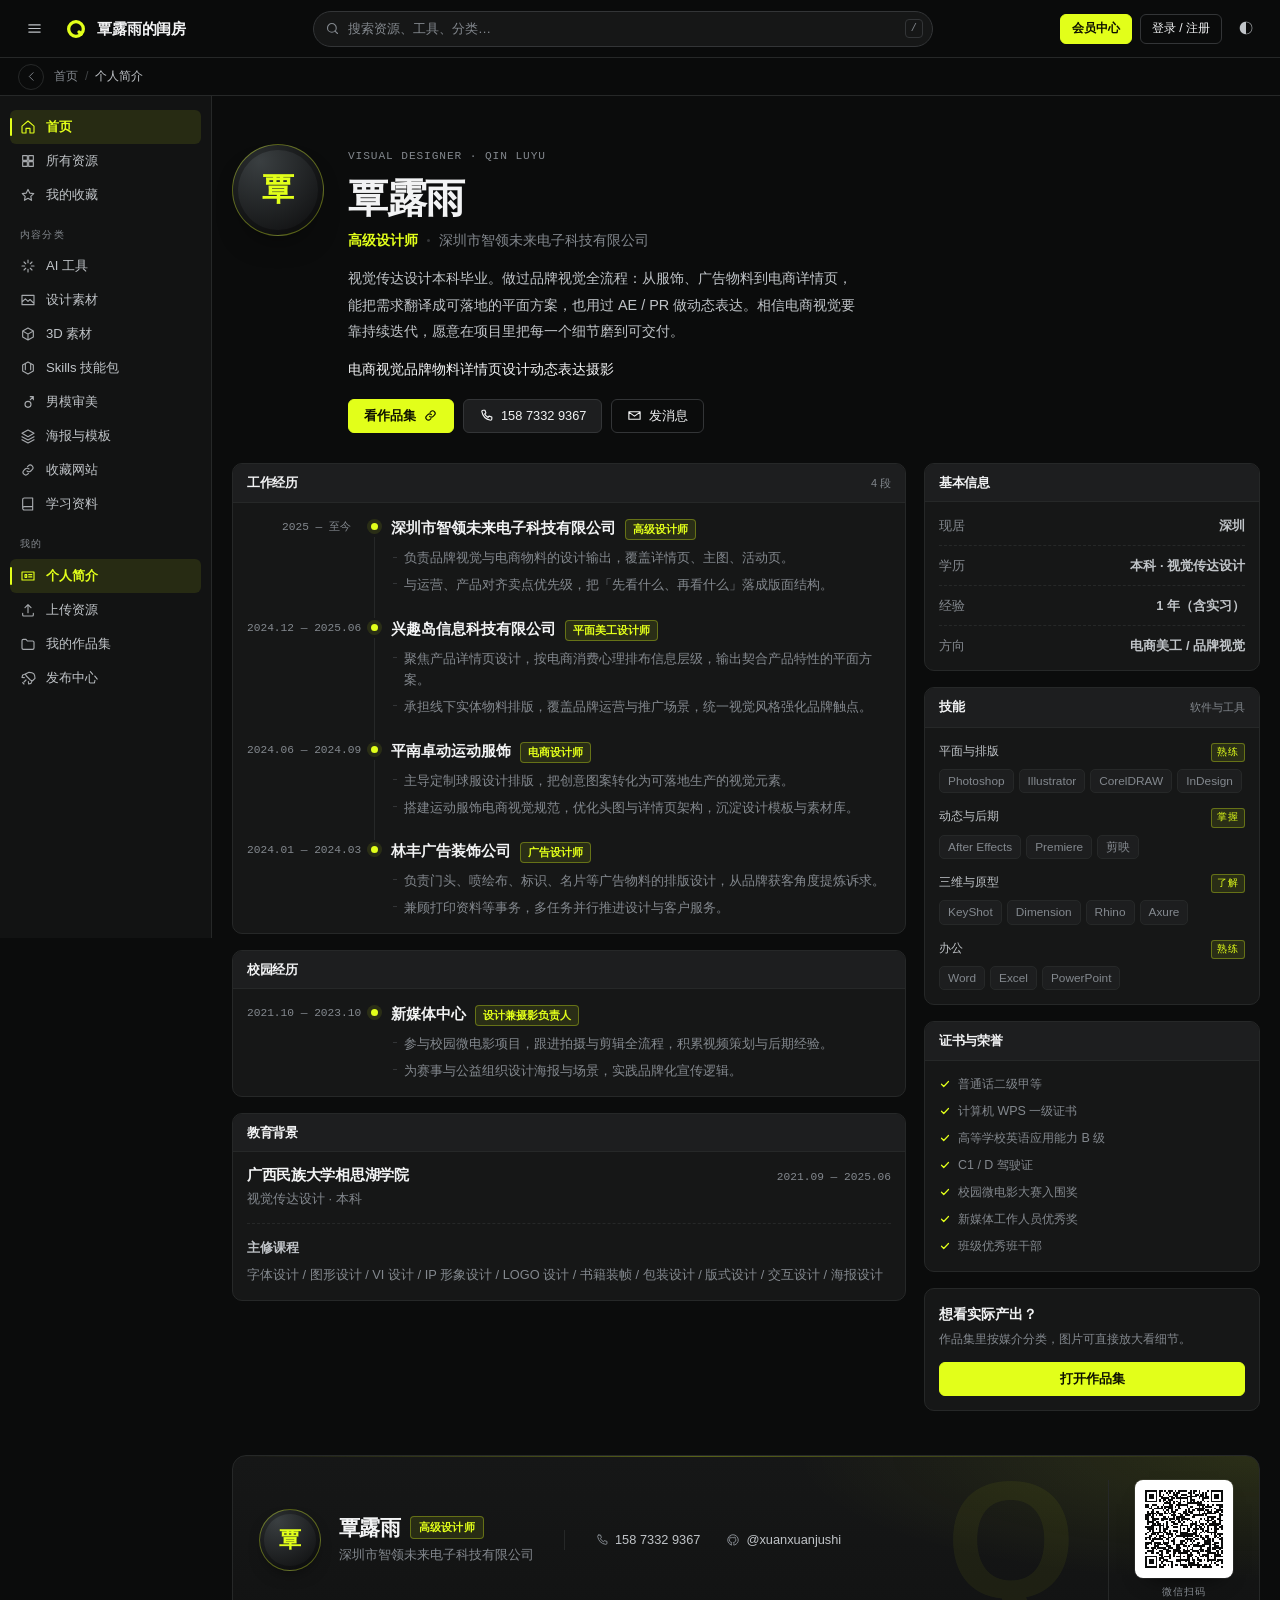
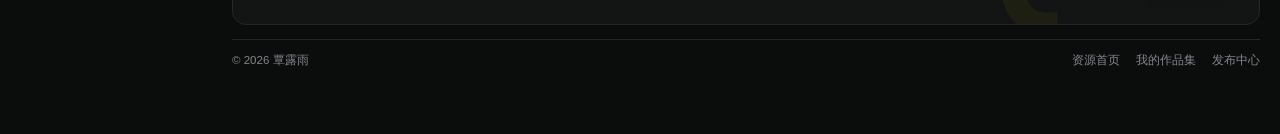
==== about.html @ 8e2511e0 "feat: 个人简介页 + 作品集支持多媒介 - 新增 about.html：简历数据驱动（时间线/教育/技能/证书），与站点视觉一致 - works.html 重写：image/video/link" ====
<!DOCTYPE html>
<html lang="zh-CN" data-theme="dark">
<head>
<meta charset="UTF-8">
<meta name="viewport" content="width=device-width, initial-scale=1">
<title>个人简介 · 覃露雨</title>
<meta name="description" content="覃露雨 · 高级设计师，视觉传达设计本科，电商视觉与品牌物料方向。">
<link rel="icon" href="data:image/svg+xml,<svg xmlns='http://www.w3.org/2000/svg' viewBox='0 0 32 32'><rect width='32' height='32' rx='16' fill='%23111213'/><circle cx='16' cy='16' r='9.8' stroke='%23e2ff1a' stroke-width='4.4' fill='none'/><path d='M20.1 20.1 22.79 22.79' stroke='%23e2ff1a' stroke-width='4.6' stroke-linecap='round'/></svg>">
<link rel="stylesheet" href="assets/css/site.css">
</head>
<body>

<header class="topbar">
  <button class="icon-btn" type="button" data-side-toggle aria-label="切换侧栏" title="切换侧栏">
    <svg viewBox="0 0 24 24" fill="none" stroke="currentColor" stroke-width="1.7" stroke-linecap="round"><path d="M4 7h16M4 12h16M4 17h16"/></svg>
  </button>
  <a class="logo" href="index.html">
    <span class="logo-mark" aria-hidden="true">
      <svg viewBox="0 0 32 32" fill="none" aria-hidden="true">
        <circle cx="16" cy="16" r="9.8" stroke="currentColor" stroke-width="4.4"/>
        <path d="M20.1 20.1 22.79 22.79" stroke="currentColor" stroke-width="4.6" stroke-linecap="round"/>
      </svg>
    </span>
    <span class="logo-text" data-site-name>覃露雨的闺房</span>
  </a>
  <form class="search" data-search-form role="search">
    <svg viewBox="0 0 24 24" fill="none" stroke="currentColor" stroke-width="1.8" stroke-linecap="round"><path d="M11 4a7 7 0 1 0 0 14 7 7 0 0 0 0-14zM20 20l-4.3-4.3"/></svg>
    <input type="search" placeholder="搜索资源、工具、分类…" autocomplete="off" aria-label="搜索">
    <kbd>/</kbd>
  </form>
  <div class="top-actions">
    <a class="btn sm acid" href="#" data-need-login><span>会员中心</span></a>
    <a class="btn sm ghost" href="#" data-need-login><span>登录 / 注册</span></a>
    <button class="icon-btn" type="button" data-theme-toggle aria-label="切换深浅色" title="切换深浅色">◐</button>
  </div>
</header>

<div class="subbar" data-subbar data-parent="index.html">
  <button class="back-btn" type="button" data-back></button>
  <nav class="crumb" data-crumb aria-label="当前位置"></nav>
</div>

<div class="shell">
  <aside class="sidebar" aria-label="侧栏导航">
    <div class="side-inner" data-sidebar></div>
  </aside>

  <main class="content">
    <div class="content-inner">

      <section class="about-hero" id="hero"></section>

      <div class="about-grid">
        <div class="about-main" id="main"></div>
        <aside class="about-side" id="side"></aside>
      </div>

      <footer class="site-foot" data-foot></footer>
    </div>
  </main>
</div>

<script src="assets/js/data.js"></script>
<script src="assets/js/app.js"></script>
<script src="assets/js/about.js"></script>
</body>
</html>
---- assets/css/site.css ----
/* ==========================================================================
   site.css —— 内容站外壳（列表 / 详情 / 后台上传）
   与旧作品集页的 style.css 相互独立：works.html 仍用 style.css，互不影响。
   视觉：近黑底 + 酸性黄绿强调色 + 高密度全宽网格
   ========================================================================== */

/* 1 变量 ---------------------------------------------------------------- */
:root {
  --bg: #0b0c0c;
  --bg-elev: #121313;
  --surface: #161717;
  --surface-2: #1d1e1f;
  --surface-3: #262728;
  --ink: #f2f3f4;
  --ink-2: #c0c4c8;
  --muted: #83888e;
  --line: #262828;
  --line-2: #333537;

  --accent: #e2ff1a;
  --accent-ink: #0d1000;
  --accent-text: #e2ff1a;
  --accent-soft: rgba(226, 255, 26, .1);
  --accent-line: rgba(226, 255, 26, .32);
  --gold: #ffbe4d;

  --r-sm: 6px;
  --r: 10px;
  --r-lg: 14px;

  --topbar-h: 58px;
  --side-w: 212px;
  --pad: 26px;
  --max: 1760px;

  --sans: -apple-system, BlinkMacSystemFont, "Segoe UI", "PingFang SC", "Hiragino Sans GB",
          "Microsoft YaHei", "Source Han Sans SC", Roboto, sans-serif;
  --mono: ui-monospace, SFMono-Regular, Menlo, Consolas, "Liberation Mono", monospace;

  --shadow: 0 12px 32px -24px #000;
  --shadow-lift: 0 18px 44px -26px #000;
}

[data-theme="light"] {
  --bg: #f4f5f2;
  --bg-elev: #ffffff;
  --surface: #ffffff;
  --surface-2: #f0f1ed;
  --surface-3: #e6e7e2;
  --ink: #101211;
  --ink-2: #444a4d;
  --muted: #74797d;
  --line: #e3e4de;
  --line-2: #cacbc4;
  --accent: #d8ef00;
  --accent-ink: #14170a;
  --accent-text: #5b6a00;
  --accent-soft: rgba(216, 239, 0, .2);
  --accent-line: rgba(140, 158, 0, .4);
  --gold: #a86a00;
  --shadow: 0 1px 2px rgba(16, 18, 17, .05), 0 14px 30px -24px rgba(16, 18, 17, .35);
  --shadow-lift: 0 2px 6px rgba(16, 18, 17, .06), 0 20px 44px -26px rgba(16, 18, 17, .4);
}

/* 2 基础 ---------------------------------------------------------------- */
*, *::before, *::after { box-sizing: border-box; }

html { -webkit-text-size-adjust: 100%; }

body {
  margin: 0;
  min-height: 100vh;
  background: var(--bg);
  color: var(--ink);
  font-family: var(--sans);
  font-size: 14px;
  line-height: 1.55;
  -webkit-font-smoothing: antialiased;
}

h1, h2, h3, h4 { margin: 0; font-weight: 700; letter-spacing: -0.02em; line-height: 1.2; }
p { margin: 0; }
a { color: inherit; text-decoration: none; }
img { display: block; max-width: 100%; }
button, input, select, textarea { font: inherit; color: inherit; }
ul, ol { margin: 0; padding: 0; list-style: none; }

/* 内联 SVG 必须给默认尺寸，否则无 width/height 的 <svg> 会按 300×150 撑开布局 */
svg { display: block; width: 16px; height: 16px; flex: none; }

:focus-visible { outline: 2px solid var(--accent-line); outline-offset: 2px; border-radius: 3px; }
::selection { background: var(--accent); color: var(--accent-ink); }

::-webkit-scrollbar { width: 10px; height: 10px; }
::-webkit-scrollbar-track { background: transparent; }
::-webkit-scrollbar-thumb { background: var(--surface-3); border-radius: 6px; border: 2px solid var(--bg); }
::-webkit-scrollbar-thumb:hover { background: var(--line-2); }

.mono { font-family: var(--mono); font-size: .7rem; letter-spacing: .08em; text-transform: uppercase; color: var(--muted); }
.sr-only { position: absolute; width: 1px; height: 1px; overflow: hidden; clip: rect(0 0 0 0); white-space: nowrap; }

/* 3 外壳：顶栏 ---------------------------------------------------------- */
.topbar {
  position: sticky;
  top: 0;
  z-index: 40;
  height: var(--topbar-h);
  display: flex;
  align-items: center;
  gap: 14px;
  padding: 0 18px;
  background: color-mix(in srgb, var(--bg) 88%, transparent);
  border-bottom: 1px solid var(--line);
  backdrop-filter: saturate(160%) blur(14px);
}

.icon-btn {
  display: inline-grid;
  place-items: center;
  width: 32px; height: 32px;
  border: 1px solid transparent;
  border-radius: var(--r-sm);
  background: transparent;
  color: var(--ink-2);
  cursor: pointer;
  flex: none;
  transition: background .15s, color .15s, border-color .15s;
}

.icon-btn:hover { background: var(--surface-2); color: var(--ink); border-color: var(--line); }
.icon-btn svg { width: 17px; height: 17px; stroke: currentColor; fill: none; stroke-width: 1.7; stroke-linecap: round; stroke-linejoin: round; }

.logo {
  display: inline-flex;
  align-items: center;
  gap: 9px;
  font-weight: 700;
  font-size: .95rem;
  letter-spacing: -0.01em;
  flex: none;
}

/* 品牌标：圆形艺术 Q（环 + 斜尾），描边跟随 currentColor，深浅色都不用改 */
.logo-mark {
  width: 24px; height: 24px;
  display: block;
  flex: none;
  color: var(--accent);
  transition: transform .25s ease;
}

.logo:hover .logo-mark { transform: rotate(-8deg); }

.logo-mark svg {
  width: 100%; height: 100%;
  stroke: currentColor;
  overflow: visible;
}

.search {
  position: relative;
  flex: 1 1 auto;
  max-width: 620px;
  margin: 0 auto;
  display: flex;
  align-items: center;
}

.search svg {
  position: absolute; left: 12px;
  width: 15px; height: 15px;
  stroke: var(--muted); fill: none; stroke-width: 1.8; stroke-linecap: round;
  pointer-events: none;
}

.search input {
  width: 100%;
  height: 36px;
  padding: 0 52px 0 34px;
  border: 1px solid var(--line-2);
  border-radius: 999px;
  background: var(--surface);
  color: var(--ink);
  font-size: .82rem;
  transition: border-color .15s, box-shadow .15s, background .15s;
}

.search input::placeholder { color: var(--muted); }
.search input:focus {
  outline: none;
  border-color: var(--accent-line);
  background: var(--bg-elev);
  box-shadow: 0 0 0 3px var(--accent-soft);
}

.search kbd {
  position: absolute; right: 10px;
  font-family: var(--mono); font-size: .64rem;
  color: var(--muted);
  border: 1px solid var(--line-2);
  border-radius: 4px;
  padding: 1px 5px;
  pointer-events: none;
}

.top-actions { display: flex; align-items: center; gap: 8px; flex: none; }

/* 4 外壳：侧栏 + 内容 -------------------------------------------------- */
.shell { display: flex; align-items: flex-start; min-height: calc(100vh - var(--topbar-h)); }

.sidebar {
  position: sticky;
  top: var(--topbar-h);
  width: var(--side-w);
  flex: none;
  height: calc(100vh - var(--topbar-h));
  overflow-y: auto;
  padding: 14px 10px 18px;
  border-right: 1px solid var(--line);
  background: var(--bg-elev);
  transition: width .18s ease, padding .18s ease;
}

body.side-collapsed .sidebar { width: 0; padding: 0; overflow: hidden; border-right-color: transparent; }
body.side-collapsed .side-inner { display: none; }

.side-group + .side-group { margin-top: 16px; }

.side-group > .side-label {
  display: block;
  padding: 0 10px 6px;
  font-family: var(--mono);
  font-size: .62rem;
  letter-spacing: .12em;
  text-transform: uppercase;
  color: var(--muted);
}

.side-item {
  position: relative;
  display: flex;
  align-items: center;
  gap: 10px;
  height: 34px;
  padding: 0 10px;
  border-radius: var(--r-sm);
  color: var(--ink-2);
  font-size: .82rem;
  transition: background .14s, color .14s;
}

.side-item svg { width: 16px; height: 16px; stroke: currentColor; fill: none; stroke-width: 1.7; stroke-linecap: round; stroke-linejoin: round; flex: none; opacity: .85; }
.side-item:hover { background: var(--surface-2); color: var(--ink); }

.side-item.active {
  background: var(--accent-soft);
  color: var(--accent-text);
  font-weight: 600;
}
.side-item.active::before {
  content: "";
  position: absolute; left: 0; top: 8px; bottom: 8px;
  width: 2px; border-radius: 2px;
  background: var(--accent);
}
.side-item.active svg { opacity: 1; }

.content {
  flex: 1 1 auto;
  min-width: 0;
  padding: 22px var(--pad) 64px;
}

.content-inner { max-width: var(--max); margin: 0 auto; }

/* 5 列表页 -------------------------------------------------------------- */
.page-head {
  display: flex;
  align-items: flex-end;
  justify-content: space-between;
  gap: 20px;
  flex-wrap: wrap;
  margin-bottom: 16px;
}

.page-head h1 { font-size: clamp(1.35rem, 1.9vw, 1.75rem); font-weight: 800; letter-spacing: -0.03em; }
.page-head .sub { margin-top: 5px; color: var(--muted); font-size: .8rem; }

.head-tools { display: flex; align-items: center; gap: 8px; }

.select {
  height: 32px;
  padding: 0 28px 0 10px;
  border: 1px solid var(--line-2);
  border-radius: var(--r-sm);
  background: var(--surface) url("data:image/svg+xml,%3Csvg xmlns='http://www.w3.org/2000/svg' width='12' height='12' viewBox='0 0 24 24' fill='none' stroke='%2383888e' stroke-width='2'%3E%3Cpath d='M6 9l6 6 6-6'/%3E%3C/svg%3E") no-repeat right 9px center;
  color: var(--ink-2);
  font-size: .78rem;
  cursor: pointer;
  appearance: none;
}

.chips {
  display: flex;
  align-items: center;
  gap: 6px;
  flex-wrap: wrap;
  padding: 12px 0 16px;
  border-bottom: 1px solid var(--line);
  margin-bottom: 18px;
}

.chip {
  height: 28px;
  padding: 0 12px;
  display: inline-flex;
  align-items: center;
  gap: 6px;
  border: 1px solid var(--line);
  border-radius: 999px;
  background: transparent;
  color: var(--ink-2);
  font-size: .78rem;
  cursor: pointer;
  transition: background .14s, color .14s, border-color .14s;
  white-space: nowrap;
}

.chip:hover { background: var(--surface-2); color: var(--ink); }

.chip.on {
  background: var(--accent);
  border-color: var(--accent);
  color: var(--accent-ink);
  font-weight: 600;
}

.chip b { font-weight: 500; opacity: .6; font-size: .72rem; }
.chip.on b { opacity: .75; }

/* 卡片网格 */
.grid-cards {
  display: grid;
  grid-template-columns: repeat(auto-fill, minmax(226px, 1fr));
  gap: 16px;
  grid-auto-flow: dense;
}

.card {
  position: relative;
  display: flex;
  flex-direction: column;
  background: var(--surface);
  border: 1px solid var(--line);
  border-radius: var(--r);
  overflow: hidden;
  transition: border-color .16s, transform .16s, box-shadow .16s;
}

.card:hover { border-color: var(--line-2); transform: translateY(-3px); box-shadow: var(--shadow-lift); }

.card--wide { grid-column: span 2; }

.card-media {
  position: relative;
  display: block;
  height: clamp(132px, 8.4vw, 170px);
  background: var(--surface-3);
  overflow: hidden;
  flex: none;
}

.card-media img {
  width: 100%; height: 100%;
  object-fit: cover;
  transition: transform .35s ease;
}

/* 加载失败才降透明度，正常情况永远可见（不再依赖 JS 加类） */
.card-media img.broken { opacity: .18; }
.card:hover .card-media img { transform: scale(1.035); }

.card-badge {
  position: absolute;
  top: 8px; left: 8px;
  height: 20px;
  padding: 0 7px;
  display: inline-flex;
  align-items: center;
  border-radius: 4px;
  background: var(--accent);
  color: var(--accent-ink);
  font-size: .66rem;
  font-weight: 700;
  letter-spacing: .02em;
  z-index: 2;
}

.card-badge.gold { background: var(--gold); color: #241600; }
.card-badge.ghost { background: rgba(0, 0, 0, .55); color: #fff; border: 1px solid rgba(255, 255, 255, .18); backdrop-filter: blur(4px); }

.card-fav {
  position: absolute;
  top: 7px; right: 7px;
  width: 24px; height: 24px;
  display: grid; place-items: center;
  border: 1px solid rgba(255, 255, 255, .16);
  border-radius: 5px;
  background: rgba(0, 0, 0, .45);
  color: #fff;
  cursor: pointer;
  opacity: 0;
  transition: opacity .15s, background .15s, color .15s;
  z-index: 2;
  backdrop-filter: blur(4px);
}

.card:hover .card-fav, .card-fav.on { opacity: 1; }
.card-fav svg { width: 13px; height: 13px; stroke: currentColor; fill: none; stroke-width: 1.8; }
.card-fav.on { color: var(--accent); border-color: var(--accent-line); }
.card-fav.on svg { fill: currentColor; }

.card-body { display: flex; flex-direction: column; gap: 5px; padding: 10px 11px 11px; flex: 1; min-width: 0; }

.card-title {
  font-size: .85rem;
  font-weight: 600;
  color: var(--ink);
  line-height: 1.35;
  display: -webkit-box;
  -webkit-line-clamp: 1;
  -webkit-box-orient: vertical;
  overflow: hidden;
}

.card-sub {
  font-size: .74rem;
  color: var(--muted);
  line-height: 1.5;
  display: -webkit-box;
  -webkit-line-clamp: 2;
  -webkit-box-orient: vertical;
  overflow: hidden;
  min-height: 2.2em;
}

.card-foot {
  display: flex;
  align-items: center;
  gap: 8px;
  margin-top: auto;
  padding-top: 7px;
  border-top: 1px solid var(--line);
  font-size: .7rem;
  color: var(--muted);
}

.card-foot .tag {
  padding: 1px 6px;
  border-radius: 3px;
  background: var(--surface-2);
  border: 1px solid var(--line);
  color: var(--ink-2);
  font-size: .66rem;
  white-space: nowrap;
}

.card-foot .right { margin-left: auto; display: flex; align-items: center; gap: 8px; white-space: nowrap; }
.card-foot .price { color: var(--accent-text); font-weight: 600; font-size: .72rem; }
.card-foot .price.free { color: var(--accent-text); }
.card-foot .dl { display: inline-flex; align-items: center; gap: 3px; }
.card-foot .dl svg { width: 12px; height: 12px; }

.more-row { display: flex; flex-direction: column; align-items: center; gap: 10px; padding: 30px 0 0; }
.more-row .count { font-size: .72rem; color: var(--muted); font-family: var(--mono); }

.empty {
  grid-column: 1 / -1;
  padding: 56px 20px;
  text-align: center;
  border: 1px dashed var(--line-2);
  border-radius: var(--r);
  color: var(--muted);
  font-size: .85rem;
}

/* 5.5 站点收藏卡（收藏网站分类） ---------------------------------------- */
.site-grid {
  display: grid;
  grid-template-columns: repeat(auto-fill, minmax(302px, 1fr));
  gap: 12px;
}

.site-card {
  display: flex;
  gap: 12px;
  padding: 14px;
  border: 1px solid var(--line);
  border-radius: var(--r);
  background: var(--surface);
  transition: border-color .16s, transform .16s, box-shadow .16s, background .16s;
}

.site-card:hover {
  border-color: var(--line-2);
  background: var(--surface-2);
  transform: translateY(-2px);
  box-shadow: var(--shadow-lift);
}

.site-ico {
  width: 38px; height: 38px;
  flex: none;
  display: grid;
  place-items: center;
  border-radius: 9px;
  overflow: hidden;
  font-size: 1rem;
  font-weight: 800;
  background: hsl(var(--h, 210) 38% 20%);
  color: hsl(var(--h, 210) 78% 76%);
  border: 1px solid hsl(var(--h, 210) 40% 28%);
}

[data-theme="light"] .site-ico {
  background: hsl(var(--h, 210) 60% 92%);
  color: hsl(var(--h, 210) 45% 32%);
  border-color: hsl(var(--h, 210) 45% 82%);
}

.site-ico img { width: 100%; height: 100%; object-fit: cover; }

.site-main { display: flex; flex-direction: column; gap: 3px; min-width: 0; }

.site-name {
  display: flex;
  align-items: center;
  gap: 6px;
  font-size: .88rem;
  font-weight: 600;
  color: var(--ink);
}

.site-name svg { width: 12px; height: 12px; color: var(--muted); opacity: .7; }
.site-card:hover .site-name svg { color: var(--accent-text); opacity: 1; }

.site-desc {
  font-size: .78rem;
  color: var(--muted);
  line-height: 1.55;
  display: -webkit-box;
  -webkit-line-clamp: 2;
  -webkit-box-orient: vertical;
  overflow: hidden;
}

.site-host {
  margin-top: 2px;
  font-family: var(--mono);
  font-size: .66rem;
  color: var(--muted);
  opacity: .78;
  letter-spacing: .02em;
}

[data-theme="light"] .site-host { color: #9a9b94; opacity: 1; }

/* 6 按钮 ---------------------------------------------------------------- */
.btn {
  display: inline-flex;
  align-items: center;
  justify-content: center;
  gap: 7px;
  height: 34px;
  padding: 0 15px;
  border: 1px solid var(--line-2);
  border-radius: var(--r-sm);
  background: var(--surface-2);
  color: var(--ink);
  font-size: .8rem;
  font-weight: 500;
  cursor: pointer;
  white-space: nowrap;
  transition: background .15s, border-color .15s, color .15s, transform .12s, filter .15s;
}

.btn:hover { background: var(--surface-3); border-color: var(--line-2); }
.btn:active { transform: translateY(1px); }
.btn svg { width: 15px; height: 15px; stroke: currentColor; fill: none; stroke-width: 1.8; stroke-linecap: round; stroke-linejoin: round; }

.btn.acid { background: var(--accent); border-color: var(--accent); color: var(--accent-ink); font-weight: 600; }
.btn.acid:hover { filter: brightness(1.07); background: var(--accent); }
.btn.ghost { background: transparent; }
.btn.ghost:hover { background: var(--surface-2); }
.btn.sm { height: 30px; padding: 0 11px; font-size: .76rem; }
.btn.lg { height: 42px; padding: 0 20px; font-size: .88rem; border-radius: var(--r); }
.btn.block { width: 100%; }
.btn[disabled] { opacity: .45; cursor: not-allowed; transform: none; }

/* 6.5 定位条（返回 + 面包屑）与回到顶部 ---------------------------------- */
.subbar {
  position: sticky;
  top: var(--topbar-h);
  z-index: 39;
  display: flex;
  align-items: center;
  gap: 10px;
  height: 38px;
  padding: 0 18px;
  background: color-mix(in srgb, var(--bg) 92%, transparent);
  border-bottom: 1px solid var(--line);
  backdrop-filter: saturate(150%) blur(10px);
}

/* 图标式返回：不占文字，位置固定，鼠标悬停才给强调色 */
.back-btn {
  display: inline-grid;
  place-items: center;
  width: 26px; height: 26px;
  flex: none;
  border: 1px solid var(--line);
  border-radius: 50%;
  background: transparent;
  color: var(--muted);
  cursor: pointer;
  transition: color .15s, border-color .15s, background .15s, transform .15s;
}
.back-btn:hover {
  color: var(--accent-text);
  border-color: var(--accent-line);
  background: var(--accent-soft);
  transform: translateX(-1px);
}
.back-btn svg { width: 13px; height: 13px; }

.crumb {
  display: flex;
  align-items: center;
  gap: 7px;
  min-width: 0;
  font-size: .76rem;
  color: var(--muted);
}
.crumb a { color: var(--muted); white-space: nowrap; transition: color .15s; }
.crumb a:hover { color: var(--accent-text); }
.crumb .sep { opacity: .45; }
.crumb .cur {
  color: var(--ink-2);
  white-space: nowrap;
  overflow: hidden;
  text-overflow: ellipsis;
}

.to-top {
  position: fixed;
  right: 22px;
  bottom: 26px;
  z-index: 60;
  width: 40px; height: 40px;
  display: grid;
  place-items: center;
  border: 1px solid var(--line-2);
  border-radius: 50%;
  background: var(--surface-2);
  color: var(--ink-2);
  cursor: pointer;
  opacity: 0;
  transform: translateY(10px);
  pointer-events: none;
  box-shadow: 0 12px 26px -16px #000;
  transition: opacity .2s, transform .2s, background .15s, color .15s, border-color .15s;
}
.to-top.on { opacity: 1; transform: none; pointer-events: auto; }
.to-top:hover { background: var(--accent); border-color: var(--accent); color: var(--accent-ink); }
.to-top svg { width: 16px; height: 16px; }

/* 7 详情页 -------------------------------------------------------------- */
.detail-head h1 { font-size: clamp(1.4rem, 2.3vw, 2rem); font-weight: 800; letter-spacing: -0.035em; }
.detail-head .sub { margin-top: 8px; color: var(--muted); font-size: .82rem; line-height: 1.7; max-width: 78ch; }

.meta-row {
  display: flex;
  align-items: center;
  gap: 8px 18px;
  flex-wrap: wrap;
  margin-top: 14px;
  padding-bottom: 16px;
  font-size: .74rem;
  color: var(--muted);
  border-bottom: 1px solid var(--line);
}
.meta-row span { display: inline-flex; align-items: center; gap: 5px; }
.meta-row svg { width: 13px; height: 13px; }
.meta-row b { color: var(--ink-2); font-weight: 500; }
.meta-row .dot { width: 3px; height: 3px; border-radius: 50%; background: var(--line-2); }
.meta-row .state { color: var(--accent-text); }

.detail-grid {
  display: grid;
  grid-template-columns: minmax(0, 1fr) 360px;
  gap: 24px;
  align-items: start;
  padding: 20px 0 40px;
}

.preview {
  border: 1px solid var(--line);
  border-radius: var(--r);
  overflow: hidden;
  background: var(--surface);
}

.preview-main { position: relative; background: #080909; aspect-ratio: 16 / 9; }
.preview-main img { width: 100%; height: 100%; object-fit: contain; }

.preview-bar {
  display: flex;
  align-items: center;
  gap: 8px;
  padding: 8px 10px;
  border-top: 1px solid var(--line);
  background: var(--surface-2);
}

.thumbs { display: flex; gap: 6px; overflow-x: auto; padding: 2px; }
.thumb {
  width: 62px; height: 42px;
  border: 1px solid var(--line-2);
  border-radius: 4px;
  overflow: hidden;
  cursor: pointer;
  background: var(--surface-3);
  flex: none;
  padding: 0;
  transition: border-color .15s, opacity .15s;
  opacity: .65;
}
.thumb img { width: 100%; height: 100%; object-fit: cover; }
.thumb:hover { opacity: 1; }
.thumb.on { border-color: var(--accent); opacity: 1; }

.preview-bar .hint { margin-left: auto; font-size: .68rem; color: var(--muted); white-space: nowrap; }

/* 购买/获取卡 */
.buy {
  position: sticky;
  top: calc(var(--topbar-h) + 56px);   /* 让开 38px 定位条 + 间距 */
  border: 1px solid var(--line);
  border-radius: var(--r);
  background: var(--surface);
  overflow: hidden;
}

.buy-head {
  display: flex;
  align-items: center;
  justify-content: space-between;
  padding: 12px 14px;
  border-bottom: 1px solid var(--line);
  background: var(--surface-2);
}
.buy-head h3 { font-size: .84rem; font-weight: 600; }
.buy-head .members { font-family: var(--mono); font-size: .66rem; color: var(--gold); letter-spacing: .06em; }

.buy-body { padding: 14px; }

.price-row { display: flex; align-items: baseline; gap: 8px; }
.price-row .num { font-size: 1.6rem; font-weight: 800; letter-spacing: -0.03em; }
.price-row .num small { font-size: .8rem; font-weight: 500; margin-left: 2px; color: var(--muted); }
.price-row .was { font-size: .78rem; color: var(--muted); text-decoration: line-through; }
.price-row .save { margin-left: auto; font-size: .66rem; padding: 2px 6px; border-radius: 3px; background: var(--accent-soft); color: var(--accent-text); border: 1px solid var(--accent-line); }

.buy-body .btn.acid { margin-top: 12px; }

.buy-note { margin-top: 9px; font-size: .68rem; color: var(--muted); text-align: center; }

.perks { margin-top: 14px; padding-top: 12px; border-top: 1px solid var(--line); display: grid; gap: 8px; }
.perks li { display: flex; align-items: flex-start; gap: 8px; font-size: .74rem; color: var(--ink-2); line-height: 1.5; }
.perks svg { width: 13px; height: 13px; margin-top: 2px; stroke: var(--accent); fill: none; stroke-width: 2.2; flex: none; }

.buy-foot {
  display: grid;
  grid-template-columns: 1fr 1fr;
  gap: 8px;
  margin-top: 14px;
  padding-top: 12px;
  border-top: 1px solid var(--line);
  font-size: .7rem;
  color: var(--muted);
}
.buy-foot > div { min-width: 0; }
.buy-foot b { display: block; color: var(--ink-2); font-weight: 500; margin-top: 1px; overflow-wrap: anywhere; }

.owner-line {
  display: flex;
  align-items: center;
  gap: 9px;
  margin-top: 14px;
  padding-top: 12px;
  border-top: 1px solid var(--line);
}
.owner-avatar {
  width: 26px; height: 26px;
  border-radius: 50%;
  background: linear-gradient(135deg, var(--accent), #7fd6a8);
  color: var(--accent-ink);
  display: grid; place-items: center;
  font-size: .7rem;
  font-weight: 700;
  flex: none;
}
.owner-line .who { font-size: .76rem; color: var(--ink-2); }
.owner-line .who small { display: block; color: var(--muted); font-size: .66rem; }
.owner-line .btn { margin-left: auto; }

/* 详情 Tab */
.tabs {
  margin-top: 22px;
  border: 1px solid var(--line);
  border-radius: var(--r);
  background: var(--surface);
  overflow: hidden;
}

.tab-bar {
  display: flex;
  align-items: center;
  gap: 2px;
  padding: 6px;
  border-bottom: 1px solid var(--line);
  background: var(--surface-2);
  overflow-x: auto;
}

.tab {
  height: 30px;
  padding: 0 13px;
  border: 1px solid transparent;
  border-radius: var(--r-sm);
  background: transparent;
  color: var(--muted);
  font-size: .78rem;
  cursor: pointer;
  white-space: nowrap;
  transition: background .14s, color .14s;
}
.tab:hover { color: var(--ink); background: var(--surface-3); }
.tab.on { background: var(--bg-elev); color: var(--accent-text); border-color: var(--line-2); font-weight: 600; }

.tab-panel { display: none; padding: 18px; }
.tab-panel.on { display: block; }

.tab-panel h4 { font-size: .84rem; margin-bottom: 10px; }
.tab-panel p { font-size: .82rem; color: var(--ink-2); line-height: 1.8; }
.tab-panel p + p { margin-top: 10px; }
.tab-panel ul.bullets { display: grid; gap: 7px; }
.tab-panel ul.bullets li { position: relative; padding-left: 14px; font-size: .8rem; color: var(--ink-2); line-height: 1.7; }
.tab-panel ul.bullets li::before { content: ""; position: absolute; left: 2px; top: .68em; width: 4px; height: 4px; border-radius: 1px; background: var(--accent); }

.spec-grid { display: grid; grid-template-columns: repeat(auto-fit, minmax(190px, 1fr)); gap: 12px; margin-top: 4px; }
.spec {
  border: 1px solid var(--line);
  border-radius: var(--r-sm);
  padding: 12px;
  background: var(--bg-elev);
}
.spec h5 { margin: 0 0 6px; font-size: .76rem; font-weight: 600; color: var(--ink); display: flex; align-items: center; gap: 6px; }
.spec h5 svg { width: 13px; height: 13px; stroke: var(--accent); fill: none; stroke-width: 1.8; }
.spec p { font-size: .74rem; color: var(--muted); line-height: 1.65; }

.gallery-grid { display: grid; grid-template-columns: repeat(auto-fill, minmax(180px, 1fr)); gap: 10px; }
.gallery-grid img { width: 100%; border-radius: var(--r-sm); border: 1px solid var(--line); cursor: zoom-in; }

.related { margin-top: 26px; }
.related-head { display: flex; align-items: baseline; justify-content: space-between; margin-bottom: 12px; }
.related-head h3 { font-size: .95rem; }
.related-head a { font-size: .74rem; color: var(--muted); }
.related-head a:hover { color: var(--accent-text); }

/* 8 后台上传页 ---------------------------------------------------------- */
.admin-head {
  display: flex;
  align-items: center;
  justify-content: space-between;
  gap: 16px;
  flex-wrap: wrap;
  padding-bottom: 16px;
  border-bottom: 1px solid var(--line);
  margin-bottom: 20px;
}
.admin-head h1 { font-size: 1.3rem; font-weight: 800; letter-spacing: -0.03em; }
.admin-head .sub { margin-top: 4px; font-size: .78rem; color: var(--muted); }
.admin-actions { display: flex; gap: 8px; }

.upload-grid {
  display: grid;
  grid-template-columns: minmax(0, 1fr) 372px;
  gap: 20px;
  align-items: start;
  max-width: 1320px;   /* 表单拉满整屏会难读，限宽并左对齐 */
}

.panel {
  border: 1px solid var(--line);
  border-radius: var(--r);
  background: var(--surface);
  overflow: hidden;
}
.panel + .panel { margin-top: 16px; }

.panel-head {
  display: flex;
  align-items: center;
  gap: 8px;
  padding: 11px 14px;
  border-bottom: 1px solid var(--line);
  background: var(--surface-2);
}
.panel-head h2 { font-size: .82rem; font-weight: 600; }
.panel-head .tip { margin-left: auto; font-size: .68rem; color: var(--muted); }

.panel-body { padding: 14px; }

.field { margin-bottom: 14px; }
.field:last-child { margin-bottom: 0; }
.field > label {
  display: block;
  margin-bottom: 6px;
  font-size: .76rem;
  font-weight: 500;
  color: var(--ink-2);
}
.field > label .req { color: var(--accent-text); margin-left: 3px; }

.input, .textarea {
  width: 100%;
  border: 1px solid var(--line-2);
  border-radius: var(--r-sm);
  background: var(--bg);
  color: var(--ink);
  font-size: .82rem;
  transition: border-color .15s, box-shadow .15s;
}
.input { height: 36px; padding: 0 11px; }
.textarea { padding: 9px 11px; min-height: 84px; resize: vertical; line-height: 1.7; font-family: inherit; }
.input:focus, .textarea:focus { outline: none; border-color: var(--accent-line); box-shadow: 0 0 0 3px var(--accent-soft); }
.input::placeholder, .textarea::placeholder { color: var(--muted); }

.row-2 { display: grid; grid-template-columns: 1fr 1fr; gap: 12px; }
.row-3 { display: grid; grid-template-columns: repeat(3, 1fr); gap: 12px; }

.hint { display: block; margin-top: 5px; font-size: .68rem; color: var(--muted); line-height: 1.6; }
.hint code { font-family: var(--mono); font-size: .66rem; background: var(--surface-2); border: 1px solid var(--line); padding: 0 4px; border-radius: 3px; }

.switch {
  display: flex;
  align-items: center;
  gap: 9px;
  padding: 8px 10px;
  border: 1px solid var(--line);
  border-radius: var(--r-sm);
  background: var(--bg);
  cursor: pointer;
  font-size: .78rem;
  color: var(--ink-2);
}
.switch input { accent-color: var(--accent); margin: 0; }

.dropzone {
  border: 1.5px dashed var(--line-2);
  border-radius: var(--r);
  padding: 26px 16px;
  text-align: center;
  background: var(--bg);
  cursor: pointer;
  transition: border-color .15s, background .15s;
}
.dropzone:hover, .dropzone.hot { border-color: var(--accent); background: var(--accent-soft); }
.dropzone strong { display: block; font-size: .84rem; }
.dropzone span { display: block; margin-top: 4px; font-size: .72rem; color: var(--muted); }
.dropzone svg { width: 26px; height: 26px; margin: 0 auto 8px; stroke: var(--muted); fill: none; stroke-width: 1.5; }

.uploads { display: grid; grid-template-columns: repeat(3, 1fr); gap: 8px; margin-top: 10px; }
.uploads:empty { display: none; }

.upload-item {
  position: relative;
  aspect-ratio: 4 / 3;
  border: 1px solid var(--line);
  border-radius: var(--r-sm);
  overflow: hidden;
  background: var(--surface-3);
}
.upload-item img { width: 100%; height: 100%; object-fit: cover; }
.upload-item .del {
  position: absolute; top: 4px; right: 4px;
  width: 20px; height: 20px;
  display: grid; place-items: center;
  border-radius: 4px;
  border: 1px solid rgba(255, 255, 255, .2);
  background: rgba(0, 0, 0, .55);
  color: #fff;
  font-size: .7rem;
  cursor: pointer;
}
.upload-item .del:hover { background: #b0413e; border-color: #b0413e; }
.upload-item .tag-main {
  position: absolute; left: 4px; bottom: 4px;
  font-size: .6rem; padding: 1px 5px; border-radius: 3px;
  background: var(--accent); color: var(--accent-ink); font-weight: 700;
}

.notice {
  display: flex;
  gap: 9px;
  padding: 10px 12px;
  border: 1px solid var(--accent-line);
  border-radius: var(--r-sm);
  background: var(--accent-soft);
  font-size: .74rem;
  color: var(--ink-2);
  line-height: 1.65;
}
.notice svg { width: 14px; height: 14px; stroke: var(--accent); fill: none; stroke-width: 2; flex: none; margin-top: 2px; }

/* 9 轻提示 -------------------------------------------------------------- */
.toast {
  position: fixed;
  left: 50%;
  bottom: 34px;
  transform: translate(-50%, 14px);
  z-index: 90;
  display: flex;
  align-items: center;
  gap: 8px;
  padding: 9px 15px;
  border: 1px solid var(--line-2);
  border-radius: 999px;
  background: var(--surface-2);
  color: var(--ink);
  font-size: .8rem;
  box-shadow: 0 12px 30px -12px rgba(0, 0, 0, .8);
  opacity: 0;
  pointer-events: none;
  transition: opacity .2s, transform .2s;
}
.toast.on { opacity: 1; transform: translate(-50%, 0); }
.toast i { width: 6px; height: 6px; border-radius: 50%; background: var(--accent); }

/* 10 页脚：名片式联系方式 ------------------------------------------------ */
.site-foot { margin-top: 44px; }

.contact-card {
  position: relative;
  display: grid;
  grid-template-columns: auto minmax(0, 1fr) auto;
  align-items: center;
  gap: 30px;
  padding: 24px 26px;
  border: 1px solid var(--line);
  border-radius: var(--r-lg);
  overflow: hidden;
  background:
    radial-gradient(78% 130% at 100% 0%, var(--accent-soft), transparent 58%),
    linear-gradient(180deg, var(--surface), var(--bg-elev));
}

/* 中部留白处放一个低透明度 Q 水印，填空间同时强化品牌，不加多余文字 */
.contact-card::after {
  content: "Q";
  position: absolute;
  right: 190px;
  top: 50%;
  transform: translateY(-50%);
  font-family: var(--sans);
  font-size: clamp(120px, 13vw, 180px);
  font-weight: 800;
  line-height: 1;
  letter-spacing: -0.04em;
  color: var(--accent);
  opacity: .055;
  pointer-events: none;
  user-select: none;
}

/* 顶部发丝线 + 右侧酸光，给平面色块一点纵深 */
.contact-card::before {
  content: "";
  position: absolute;
  left: 0; right: 0; top: 0;
  height: 1px;
  background: linear-gradient(90deg, transparent, var(--accent-line) 45%, transparent);
}

.contact-main {
  display: flex;
  align-items: center;
  gap: 18px;
  min-width: 0;
}

.avatar {
  width: 62px; height: 62px;
  flex: none;
  border-radius: 50%;
  display: grid;
  place-items: center;
  border: 1px solid var(--accent-line);
  background: radial-gradient(120% 120% at 30% 18%, #3a3f41, #141516 70%);
  box-shadow: inset 0 0 0 4px rgba(0, 0, 0, .28), 0 8px 20px -12px #000;
  color: var(--accent-text);
  font-size: 1.4rem;
  font-weight: 700;
  letter-spacing: 0;
  overflow: hidden;
}

[data-theme="light"] .avatar { background: radial-gradient(120% 120% at 30% 18%, #ffffff, #e9e9e3 70%); box-shadow: inset 0 0 0 4px rgba(0, 0, 0, .04); }
.avatar img { width: 100%; height: 100%; object-fit: cover; }

.ident { min-width: 0; }

.ident-top { display: flex; align-items: center; gap: 10px; flex-wrap: wrap; }

.ident-name {
  font-size: 1.32rem;
  font-weight: 800;
  letter-spacing: -0.03em;
  line-height: 1.2;
}

.ident-role {
  padding: 2px 8px;
  border: 1px solid var(--accent-line);
  border-radius: 4px;
  background: var(--accent-soft);
  color: var(--accent-text);
  font-size: .7rem;
  font-weight: 600;
  letter-spacing: .01em;
  white-space: nowrap;
}

.ident-org {
  margin-top: 5px;
  font-size: .8rem;
  color: var(--muted);
  overflow: hidden;
  text-overflow: ellipsis;
}

/* 第二栏：联系方式横排，靠左侧发丝线与身份区分（不要用 1fr 网格，会把两项拉得很散） */
.contact-rows {
  display: flex;
  flex-wrap: wrap;
  gap: 9px 26px;
  padding-left: 30px;
  border-left: 1px solid var(--line);
  min-width: 0;
}

.contact-row {
  display: inline-flex;
  align-items: center;
  gap: 6px;
  font-size: .8rem;
  color: var(--ink-2);
  transition: color .15s;
}

.contact-row svg { width: 14px; height: 14px; color: var(--muted); transition: color .15s; }
.contact-row:hover { color: var(--accent-text); }
.contact-row:hover svg { color: var(--accent-text); }

.contact-qr {
  padding-left: 26px;
  border-left: 1px solid var(--line);
  display: flex;
  flex-direction: column;
  align-items: center;
  gap: 7px;
  flex: none;
}

.qr-box {
  background: #fff;
  padding: 7px;
  border-radius: 8px;
  box-shadow: 0 10px 22px -14px #000, 0 0 0 1px rgba(255, 255, 255, .08);
}
.qr-box img { width: 84px; height: 84px; display: block; image-rendering: pixelated; }

.qr-label {
  font-family: var(--mono);
  font-size: .62rem;
  letter-spacing: .12em;
  color: var(--muted);
  text-transform: uppercase;
}

.foot-bar {
  display: flex;
  align-items: center;
  justify-content: space-between;
  gap: 12px 20px;
  flex-wrap: wrap;
  margin-top: 14px;
  padding-top: 12px;
  border-top: 1px solid var(--line);
  font-size: .72rem;
  color: var(--muted);
}

.foot-links { display: flex; gap: 16px; flex-wrap: wrap; }
.foot-links a { transition: color .15s; }
.foot-links a:hover { color: var(--accent-text); }

/* 10.5 个人简介页 ------------------------------------------------------- */
.about-hero {
  display: grid;
  grid-template-columns: auto minmax(0, 1fr);
  gap: 24px;
  align-items: start;
  padding: 26px 0 30px;
}

.about-avatar {
  width: 92px; height: 92px;
  border-radius: 50%;
  display: grid;
  place-items: center;
  overflow: hidden;
  border: 1px solid var(--accent-line);
  background: radial-gradient(120% 120% at 30% 18%, #3a3f41, #141516 70%);
  box-shadow: inset 0 0 0 5px rgba(0, 0, 0, .3), 0 16px 34px -22px #000;
  color: var(--accent-text);
  font-size: 2rem;
  font-weight: 800;
}
[data-theme="light"] .about-avatar { background: radial-gradient(120% 120% at 30% 18%, #fff, #e9e9e3 70%); }
.about-avatar img { width: 100%; height: 100%; object-fit: cover; }

.about-id h1 {
  margin: 8px 0 0;
  font-size: clamp(1.8rem, 3.2vw, 2.5rem);
  font-weight: 800;
  letter-spacing: -0.035em;
}

.about-role {
  display: flex;
  align-items: center;
  gap: 9px;
  flex-wrap: wrap;
  margin-top: 8px;
  font-size: .86rem;
  color: var(--muted);
}
.about-role b { color: var(--accent-text); font-weight: 600; }
.about-role .dot { width: 3px; height: 3px; border-radius: 50%; background: var(--line-2); }

.about-intro {
  margin-top: 14px;
  max-width: 64ch;
  font-size: .9rem;
  line-height: 1.85;
  color: var(--ink-2);
}

.about-tags { margin-top: 14px; }

.about-actions {
  display: flex;
  gap: 9px;
  flex-wrap: wrap;
  margin-top: 18px;
}

.about-grid {
  display: grid;
  grid-template-columns: minmax(0, 1fr) 336px;
  gap: 18px;
  align-items: start;
}

/* 时间线 */
.tl { position: relative; }

.tl-item {
  display: grid;
  grid-template-columns: 104px minmax(0, 1fr);
  gap: 0 20px;
  padding-bottom: 22px;
}
.tl-item:last-child { padding-bottom: 0; }

.tl-period {
  padding-top: 2px;
  text-align: right;
  font-family: var(--mono);
  font-size: .7rem;
  color: var(--muted);
  white-space: nowrap;
}

.tl-body { position: relative; padding-left: 20px; min-width: 0; }

.tl-body::before {
  content: "";
  position: absolute;
  left: 0; top: 6px;
  width: 7px; height: 7px;
  border-radius: 50%;
  background: var(--accent);
  box-shadow: 0 0 0 4px var(--accent-soft);
}

.tl-body::after {
  content: "";
  position: absolute;
  left: 3px; top: 20px; bottom: -22px;
  width: 1px;
  background: var(--line);
}
.tl-item:last-child .tl-body::after { display: none; }

.tl-head {
  display: flex;
  align-items: baseline;
  gap: 9px;
  flex-wrap: wrap;
}

.tl-org { font-size: .92rem; font-weight: 600; color: var(--ink); }

.tl-role {
  padding: 1px 7px;
  border: 1px solid var(--accent-line);
  border-radius: 4px;
  background: var(--accent-soft);
  color: var(--accent-text);
  font-size: .68rem;
  font-weight: 600;
  white-space: nowrap;
}

.tl-points { margin-top: 7px; display: grid; gap: 5px; }
.tl-points li {
  position: relative;
  padding-left: 13px;
  font-size: .8rem;
  line-height: 1.7;
  color: var(--muted);
}
.tl-points li::before {
  content: "";
  position: absolute;
  left: 2px; top: .72em;
  width: 4px; height: 1px;
  background: var(--line-2);
}

/* 教育 */
.edu {
  display: flex;
  align-items: baseline;
  justify-content: space-between;
  gap: 14px;
  flex-wrap: wrap;
}
.edu h3 { font-size: .95rem; }
.edu-major { margin-top: 4px; font-size: .8rem; color: var(--muted); }
.edu-period { font-family: var(--mono); font-size: .7rem; color: var(--muted); }
.edu-courses {
  margin-top: 14px;
  padding-top: 12px;
  border-top: 1px dashed var(--line);
  font-size: .8rem;
  line-height: 1.8;
  color: var(--muted);
}
.edu-courses b { display: block; margin-bottom: 4px; color: var(--ink-2); font-weight: 600; }

/* 侧栏 */
.about-side .panel + .panel { margin-top: 16px; }

.facts { display: grid; gap: 10px; }
.fact {
  display: flex;
  align-items: baseline;
  justify-content: space-between;
  gap: 12px;
  font-size: .8rem;
  color: var(--muted);
  padding-bottom: 9px;
  border-bottom: 1px dashed var(--line);
}
.fact:last-child { border-bottom: 0; padding-bottom: 0; }
.fact b { color: var(--ink-2); font-weight: 600; text-align: right; }

.skill-row + .skill-row { margin-top: 14px; }
.skill-head {
  display: flex;
  align-items: baseline;
  justify-content: space-between;
  gap: 10px;
  font-size: .78rem;
  color: var(--ink-2);
}
.skill-head em {
  font-style: normal;
  font-family: var(--mono);
  font-size: .62rem;
  letter-spacing: .08em;
  color: var(--accent-text);
  border: 1px solid var(--accent-line);
  background: var(--accent-soft);
  border-radius: 3px;
  padding: 1px 5px;
}
.skill-items { display: flex; flex-wrap: wrap; gap: 5px; margin-top: 7px; }
.skill-items span {
  font-size: .74rem;
  padding: 2px 8px;
  border-radius: 5px;
  background: var(--surface-2);
  border: 1px solid var(--line);
  color: var(--muted);
}

.award-list { display: grid; gap: 7px; }
.award-list li { display: flex; align-items: flex-start; gap: 7px; font-size: .78rem; color: var(--muted); line-height: 1.6; }
.award-list svg { width: 12px; height: 12px; margin-top: 3px; stroke: var(--accent); fill: none; stroke-width: 2.4; flex: none; }

.about-cta .cta-title { font-size: .9rem; font-weight: 600; color: var(--ink); }
.about-cta .cta-sub { margin: 5px 0 12px; font-size: .76rem; color: var(--muted); line-height: 1.6; }

/* 10.6 作品集 ----------------------------------------------------------- */
.works-grid {
  display: grid;
  grid-template-columns: repeat(auto-fill, minmax(272px, 1fr));
  gap: 16px;
}

.work-card {
  background: var(--surface);
  border: 1px solid var(--line);
  border-radius: var(--r);
  overflow: hidden;
  transition: border-color .16s, transform .16s, box-shadow .16s;
}
.work-card:hover { border-color: var(--line-2); transform: translateY(-3px); box-shadow: var(--shadow-lift); }

.work-media {
  position: relative;
  display: block;
  width: 100%;
  padding: 0 0 66%;
  border: 0;
  background: var(--surface-3);
  cursor: zoom-in;
  overflow: hidden;
}
.work-media img {
  position: absolute; inset: 0;
  width: 100%; height: 100%;
  object-fit: cover;
  transition: transform .45s ease;
}
.work-card:hover .work-media img { transform: scale(1.04); }

.work-ph {
  position: absolute; inset: 0;
  display: grid; place-items: center;
  color: var(--muted);
  font-size: .8rem;
}

.work-type {
  position: absolute;
  left: 8px; top: 8px;
  display: inline-flex;
  align-items: center;
  gap: 5px;
  padding: 2px 7px;
  border-radius: 4px;
  border: 1px solid rgba(255, 255, 255, .16);
  background: rgba(0, 0, 0, .55);
  color: #fff;
  font-size: .64rem;
  backdrop-filter: blur(4px);
}
.work-type svg { width: 11px; height: 11px; stroke: currentColor; fill: none; stroke-width: 1.8; }

.work-body { padding: 11px 12px 13px; }
.work-head { display: flex; align-items: baseline; gap: 8px; }
.work-head h3 { font-size: .88rem; font-weight: 600; }
.work-year { margin-left: auto; font-family: var(--mono); font-size: .66rem; color: var(--muted); }
.work-desc { margin-top: 6px; font-size: .78rem; color: var(--muted); line-height: 1.6; }

/* 灯箱 */
.lightbox {
  position: fixed;
  inset: 0;
  z-index: 80;
  display: grid;
  place-items: center;
  padding: 52px 68px;
  background: rgba(7, 8, 8, .93);
  backdrop-filter: blur(6px);
}
.lightbox[hidden] { display: none; }

.lb-figure { margin: 0; display: flex; flex-direction: column; gap: 10px; max-width: 100%; }
.lb-stage { display: grid; place-items: center; }
.lb-stage img,
.lb-stage video {
  max-width: min(1180px, 88vw);
  max-height: 76vh;
  border-radius: 8px;
  border: 1px solid var(--line-2);
  background: #000;
}
.lb-link {
  padding: 14px 20px;
  border: 1px solid var(--accent-line);
  border-radius: var(--r);
  background: var(--accent-soft);
  color: var(--accent-text);
  font-size: .85rem;
}

.lb-cap {
  display: flex;
  align-items: baseline;
  justify-content: space-between;
  gap: 16px;
  font-size: .78rem;
  color: var(--muted);
}
.lb-title { color: var(--ink-2); font-weight: 600; }

.lb-nav {
  position: absolute;
  top: 50%;
  transform: translateY(-50%);
  width: 42px; height: 42px;
  display: grid; place-items: center;
  border-radius: 50%;
  border: 1px solid var(--line-2);
  background: rgba(22, 23, 23, .85);
  color: var(--ink);
  font-size: 1.3rem;
  line-height: 1;
  cursor: pointer;
}
.lb-nav:hover { background: var(--accent); border-color: var(--accent); color: var(--accent-ink); }
.lb-nav.prev { left: 22px; }
.lb-nav.next { right: 22px; }

.lb-close {
  position: absolute;
  top: 18px; right: 22px;
  width: 36px; height: 36px;
  display: grid; place-items: center;
  border-radius: 50%;
  border: 1px solid var(--line-2);
  background: rgba(22, 23, 23, .85);
  color: var(--ink);
  font-size: 1.1rem;
  cursor: pointer;
}
.lb-close:hover { background: var(--danger); border-color: var(--danger); color: #fff; }

/* 11 响应式 ------------------------------------------------------------- */
@media (max-width: 1400px) {
  :root { --pad: 20px; }
  .detail-grid { grid-template-columns: minmax(0, 1fr) 320px; }
  .upload-grid { grid-template-columns: minmax(0, 1fr) 330px; }
}

@media (max-width: 1180px) {
  .grid-cards { grid-template-columns: repeat(auto-fill, minmax(210px, 1fr)); }
  .detail-grid { grid-template-columns: 1fr; }
  .buy { position: static; }
  .upload-grid { grid-template-columns: 1fr; }
}

@media (max-width: 980px) {
  :root { --side-w: 190px; }
  .topbar .search { max-width: none; }
  .search kbd { display: none; }
  .grid-cards { grid-template-columns: repeat(auto-fill, minmax(180px, 1fr)); gap: 12px; }
  .card--wide { grid-column: span 2; }
  .card-media { height: clamp(112px, 15vw, 150px); }
}

@media (max-width: 760px) {
  :root { --pad: 14px; --topbar-h: 54px; }
  .sidebar {
    position: fixed;
    left: 0; top: var(--topbar-h);
    z-index: 35;
    width: 232px;
    transform: translateX(-100%);
    transition: transform .2s ease;
    box-shadow: 0 20px 40px -20px rgba(0, 0, 0, .9);
  }
  body.side-open .sidebar { transform: translateX(0); }
  body.side-collapsed .sidebar { width: 232px; padding: 14px 10px 18px; }
  body.side-collapsed .side-inner { display: block; }
  .logo-text { display: none; }
  /* 窄屏只留「登录/注册」，否则空壳按钮会变成一个没有文字的色块 */
  .top-actions .btn.acid { display: none; }
  .top-actions .btn { padding: 0 11px; }
  .page-head { align-items: flex-start; }
  .grid-cards { grid-template-columns: repeat(2, minmax(0, 1fr)); }
  .card--wide { grid-column: span 2; }
  .card-media { height: auto; aspect-ratio: 16 / 10; }
  .card-sub { display: none; }
  .row-2, .row-3 { grid-template-columns: 1fr; }
  .preview-main { aspect-ratio: 4 / 3; }
  .uploads { grid-template-columns: repeat(2, 1fr); }
  .subbar { padding: 0 14px; height: 34px; }
  .to-top { right: 14px; bottom: 16px; width: 38px; height: 38px; }
  .contact-card { grid-template-columns: 1fr; gap: 14px; padding: 18px; }
  .contact-card::after { display: none; }
  .contact-rows { padding-left: 0; border-left: 0; padding-top: 13px; border-top: 1px dashed var(--line); }
  .avatar { width: 52px; height: 52px; font-size: 1.15rem; }
  .ident-name { font-size: 1.12rem; }
  .contact-qr {
    padding-left: 0;
    padding-top: 14px;
    border-left: 0;
    border-top: 1px solid var(--line);
    width: 100%;
    flex-direction: row;
    align-items: center;
    gap: 12px;
  }
  .qr-box img { width: 64px; height: 64px; }
}

@media (max-width: 460px) {
  .grid-cards { grid-template-columns: 1fr; }
  .card--wide { grid-column: span 1; }
  .card-sub { display: -webkit-box; }
}

@media (prefers-reduced-motion: reduce) {
  * { transition-duration: .01ms !important; animation-duration: .01ms !important; }
}
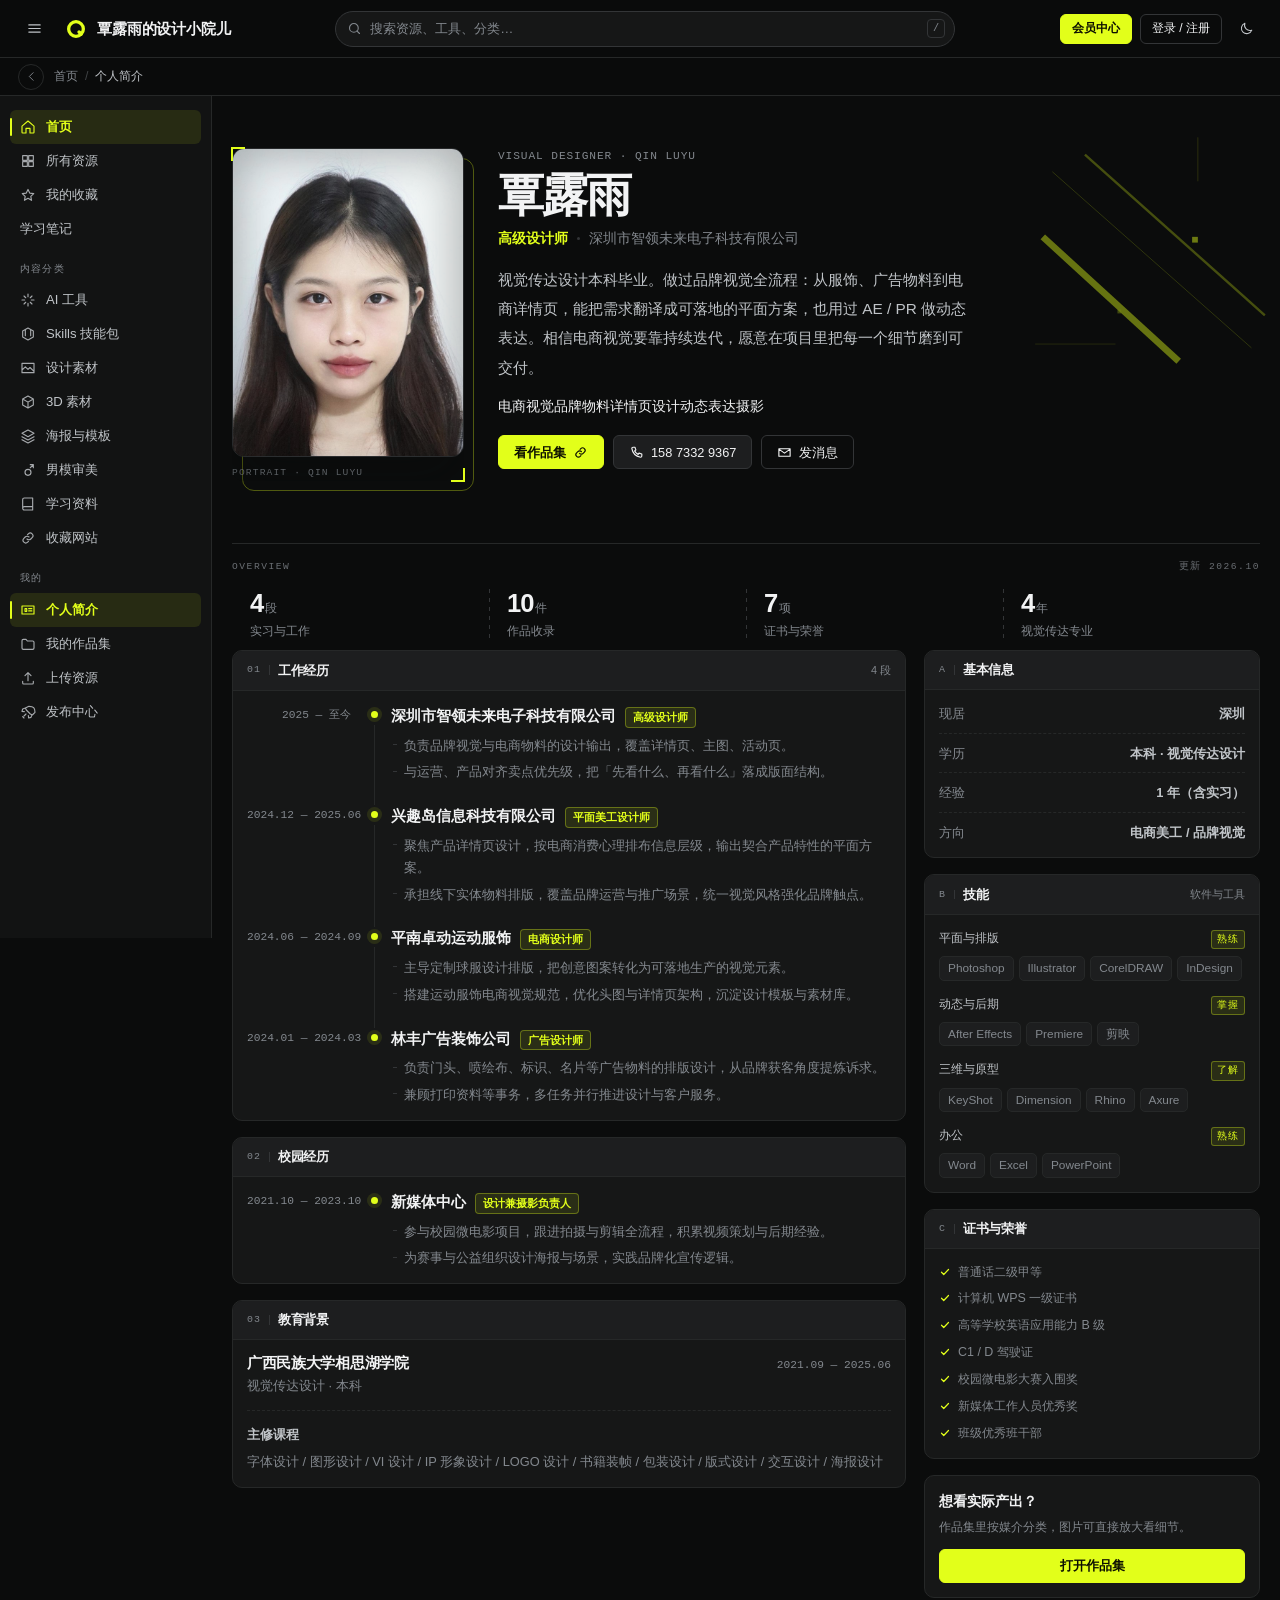
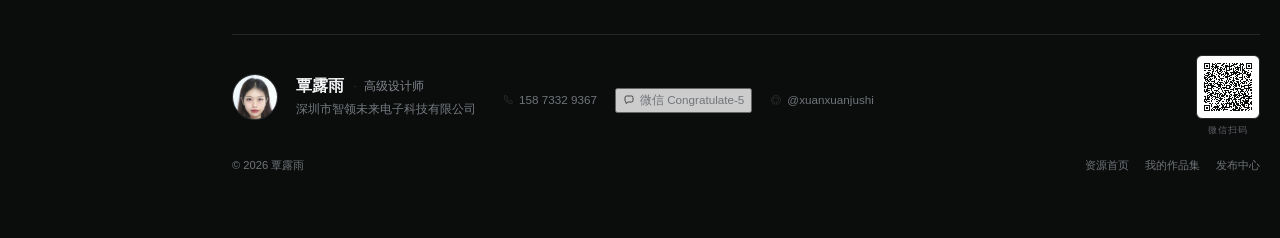
==== commit c66eb51b: "chore: 站名「覃露雨的闺房」改为「覃露雨的设计小院儿」 全站 14 处（8 个页面 + config/data/detail 三处 JS）统一替换" ====
--- a/about.html
+++ b/about.html
@@ -21,7 +21,7 @@
         <path d="M20.1 20.1 22.79 22.79" stroke="currentColor" stroke-width="4.6" stroke-linecap="round"/>
       </svg>
     </span>
-    <span class="logo-text" data-site-name>覃露雨的闺房</span>
+    <span class="logo-text" data-site-name>覃露雨的设计小院儿</span>
   </a>
   <form class="search" data-search-form role="search">
     <svg viewBox="0 0 24 24" fill="none" stroke="currentColor" stroke-width="1.8" stroke-linecap="round"><path d="M11 4a7 7 0 1 0 0 14 7 7 0 0 0 0-14zM20 20l-4.3-4.3"/></svg>
--- a/assets/css/site.css
+++ b/assets/css/site.css
@@ -130,6 +130,20 @@
 .icon-btn:hover { background: var(--surface-2); color: var(--ink); border-color: var(--line); }
 .icon-btn svg { width: 17px; height: 17px; stroke: currentColor; fill: none; stroke-width: 1.7; stroke-linecap: round; stroke-linejoin: round; }
 
+/* 主题切换：日/月两个图标叠放，按当前主题交叉淡入；hover 轻微旋转 */
+.theme-switch { position: relative; overflow: hidden; }
+.theme-switch .ti {
+  position: absolute;
+  width: 15px; height: 15px;
+  transition: opacity .22s ease, transform .34s cubic-bezier(.4, 1.2, .5, 1);
+}
+.theme-switch:hover .ti { transform: rotate(35deg); }
+
+[data-theme="dark"] .theme-switch .ti-sun { opacity: 0; transform: rotate(-70deg) scale(.5); }
+[data-theme="dark"] .theme-switch .ti-moon { opacity: 1; transform: none; }
+[data-theme="light"] .theme-switch .ti-sun { opacity: 1; transform: none; }
+[data-theme="light"] .theme-switch .ti-moon { opacity: 0; transform: rotate(70deg) scale(.5); }
+
 .logo {
   display: inline-flex;
   align-items: center;
@@ -1048,48 +1062,18 @@
 .toast i { width: 6px; height: 6px; border-radius: 50%; background: var(--accent); }
 
 /* 10 页脚：名片式联系方式 ------------------------------------------------ */
-.site-foot { margin-top: 44px; }
+/* 页脚刻意做「轻」：不套卡片、不加底纹和水印，只用一条分隔线落在内容流末尾 */
+.site-foot {
+  margin-top: 36px;
+  padding-top: 20px;
+  border-top: 1px solid var(--line);
+}
 
 .contact-card {
-  position: relative;
   display: grid;
   grid-template-columns: auto minmax(0, 1fr) auto;
   align-items: center;
-  gap: 30px;
-  padding: 24px 26px;
-  border: 1px solid var(--line);
-  border-radius: var(--r-lg);
-  overflow: hidden;
-  background:
-    radial-gradient(78% 130% at 100% 0%, var(--accent-soft), transparent 58%),
-    linear-gradient(180deg, var(--surface), var(--bg-elev));
-}
-
-/* 中部留白处放一个低透明度 Q 水印，填空间同时强化品牌，不加多余文字 */
-.contact-card::after {
-  content: "Q";
-  position: absolute;
-  right: 190px;
-  top: 50%;
-  transform: translateY(-50%);
-  font-family: var(--sans);
-  font-size: clamp(120px, 13vw, 180px);
-  font-weight: 800;
-  line-height: 1;
-  letter-spacing: -0.04em;
-  color: var(--accent);
-  opacity: .055;
-  pointer-events: none;
-  user-select: none;
-}
-
-/* 顶部发丝线 + 右侧酸光，给平面色块一点纵深 */
-.contact-card::before {
-  content: "";
-  position: absolute;
-  left: 0; right: 0; top: 0;
-  height: 1px;
-  background: linear-gradient(90deg, transparent, var(--accent-line) 45%, transparent);
+  gap: 26px;
 }
 
 .contact-main {
@@ -1100,22 +1084,20 @@
 }
 
 .avatar {
-  width: 62px; height: 62px;
+  width: 46px; height: 46px;
   flex: none;
   border-radius: 50%;
   display: grid;
   place-items: center;
-  border: 1px solid var(--accent-line);
-  background: radial-gradient(120% 120% at 30% 18%, #3a3f41, #141516 70%);
-  box-shadow: inset 0 0 0 4px rgba(0, 0, 0, .28), 0 8px 20px -12px #000;
-  color: var(--accent-text);
-  font-size: 1.4rem;
+  border: 1px solid var(--line-2);
+  background: var(--surface-2);
+  color: var(--ink-2);
+  font-size: 1.05rem;
   font-weight: 700;
-  letter-spacing: 0;
-  overflow: hidden;
-}
-
-[data-theme="light"] .avatar { background: radial-gradient(120% 120% at 30% 18%, #ffffff, #e9e9e3 70%); box-shadow: inset 0 0 0 4px rgba(0, 0, 0, .04); }
+  overflow: hidden;
+}
+
+[data-theme="light"] .avatar { background: var(--surface-2); }
 .avatar img { width: 100%; height: 100%; object-fit: cover; }
 
 .ident { min-width: 0; }
@@ -1123,92 +1105,92 @@
 .ident-top { display: flex; align-items: center; gap: 10px; flex-wrap: wrap; }
 
 .ident-name {
-  font-size: 1.32rem;
-  font-weight: 800;
-  letter-spacing: -0.03em;
-  line-height: 1.2;
+  font-size: 1rem;
+  font-weight: 700;
+  letter-spacing: -0.01em;
+  line-height: 1.3;
+  color: var(--ink);
 }
 
 .ident-role {
-  padding: 2px 8px;
-  border: 1px solid var(--accent-line);
-  border-radius: 4px;
-  background: var(--accent-soft);
-  color: var(--accent-text);
-  font-size: .7rem;
-  font-weight: 600;
-  letter-spacing: .01em;
+  color: var(--muted);
+  font-size: .74rem;
+  font-weight: 400;
   white-space: nowrap;
 }
 
+.ident-role::before {
+  content: "·";
+  margin-right: 7px;
+  color: var(--line-2);
+}
+
 .ident-org {
-  margin-top: 5px;
-  font-size: .8rem;
-  color: var(--muted);
+  margin-top: 3px;
+  font-size: .74rem;
+  color: var(--muted);
+  opacity: .9;
   overflow: hidden;
   text-overflow: ellipsis;
 }
 
-/* 第二栏：联系方式横排，靠左侧发丝线与身份区分（不要用 1fr 网格，会把两项拉得很散） */
 .contact-rows {
   display: flex;
   flex-wrap: wrap;
-  gap: 9px 26px;
-  padding-left: 30px;
-  border-left: 1px solid var(--line);
+  gap: 6px 18px;
+  margin-top: 7px;
   min-width: 0;
 }
 
 .contact-row {
   display: inline-flex;
   align-items: center;
+  gap: 5px;
+  font-size: .73rem;
+  color: var(--muted);
+  opacity: .85;
+  transition: color .15s, opacity .15s;
+}
+
+.contact-row svg { width: 12px; height: 12px; color: var(--line-2); transition: color .15s; }
+.contact-row:hover { color: var(--accent-text); opacity: 1; }
+.contact-row:hover svg { color: var(--accent-text); }
+
+.contact-qr {
+  display: flex;
+  flex-direction: column;
+  align-items: center;
   gap: 6px;
-  font-size: .8rem;
-  color: var(--ink-2);
-  transition: color .15s;
-}
-
-.contact-row svg { width: 14px; height: 14px; color: var(--muted); transition: color .15s; }
-.contact-row:hover { color: var(--accent-text); }
-.contact-row:hover svg { color: var(--accent-text); }
-
-.contact-qr {
-  padding-left: 26px;
-  border-left: 1px solid var(--line);
-  display: flex;
-  flex-direction: column;
-  align-items: center;
-  gap: 7px;
   flex: none;
+  justify-self: end;
 }
 
 .qr-box {
   background: #fff;
-  padding: 7px;
-  border-radius: 8px;
-  box-shadow: 0 10px 22px -14px #000, 0 0 0 1px rgba(255, 255, 255, .08);
-}
-.qr-box img { width: 84px; height: 84px; display: block; image-rendering: pixelated; }
+  padding: 5px;
+  border-radius: 6px;
+  border: 1px solid var(--line);
+}
+.qr-box img { width: 52px; height: 52px; display: block; image-rendering: pixelated; }
 
 .qr-label {
   font-family: var(--mono);
-  font-size: .62rem;
-  letter-spacing: .12em;
-  color: var(--muted);
-  text-transform: uppercase;
+  font-size: .56rem;
+  letter-spacing: .1em;
+  color: var(--muted);
+  opacity: .7;
 }
 
 .foot-bar {
   display: flex;
   align-items: center;
   justify-content: space-between;
-  gap: 12px 20px;
+  gap: 10px 20px;
   flex-wrap: wrap;
-  margin-top: 14px;
-  padding-top: 12px;
-  border-top: 1px solid var(--line);
-  font-size: .72rem;
-  color: var(--muted);
+  margin-top: 18px;
+  font-size: .7rem;
+  color: var(--muted);
+  opacity: .85;
 }
 
 .foot-links { display: flex; gap: 16px; flex-wrap: wrap; }
@@ -1216,35 +1198,199 @@
 .foot-links a:hover { color: var(--accent-text); }
 
 /* 10.5 个人简介页 ------------------------------------------------------- */
+/* 首屏：左肖像 / 右简介，底部一条数据带（参考作品集站的 split-screen 版式） */
 .about-hero {
+  position: relative;
   display: grid;
-  grid-template-columns: auto minmax(0, 1fr);
-  gap: 24px;
+  grid-template-columns: 232px minmax(0, 1fr);
+  gap: 34px;
   align-items: start;
-  padding: 26px 0 30px;
-}
-
-.about-avatar {
-  width: 92px; height: 92px;
-  border-radius: 50%;
+  padding: 30px 0 8px;
+}
+
+/* 右侧装饰：粗细不等的酸性斜线，压在内容之下，不参与交互 */
+.hero-deco {
+  position: absolute;
+  top: 4px;
+  right: -6px;
+  width: 232px;
+  height: 268px;
+  color: var(--accent);
+  opacity: .5;
+  pointer-events: none;
+  z-index: 0;
+}
+
+.hero-deco svg { width: 100%; height: 100%; }
+
+.about-hero > .portrait,
+.about-hero > .about-id,
+.about-hero > .about-stats { position: relative; z-index: 1; }
+
+.portrait {
+  position: relative;
+  margin: 0;
+}
+
+.portrait img {
+  width: 100%;
+  aspect-ratio: 3 / 4;
+  object-fit: cover;
+  border-radius: 12px;
+  border: 1px solid var(--line-2);
+  filter: grayscale(.12) contrast(1.03) brightness(.97);
+  display: block;
+}
+
+/* 错位的酸色描边框，给方块照片一点纵深，不靠阴影堆厚度 */
+.portrait::after {
+  content: "";
+  position: absolute;
+  inset: 10px -10px -10px 10px;
+  border: 1px solid var(--accent-line);
+  border-radius: 12px;
+  z-index: -1;
+  pointer-events: none;
+}
+
+/* 证件照是纯白底，压一圈暗角让它和深色页面咬合 */
+.portrait::before {
+  content: "";
+  position: absolute;
+  inset: 0;
+  border-radius: 12px;
+  box-shadow: inset 0 0 46px 8px rgba(11, 12, 12, .3);
+  pointer-events: none;
+  z-index: 1;
+}
+
+.portrait figcaption {
+  margin-top: 9px;
+  font-family: var(--mono);
+  font-size: .6rem;
+  letter-spacing: .12em;
+  text-transform: uppercase;
+  color: var(--muted);
+  opacity: .8;
+}
+
+.portrait.is-empty {
+  aspect-ratio: 3 / 4;
+  border-radius: 12px;
+  border: 1px solid var(--line);
+  background: var(--surface-2);
   display: grid;
   place-items: center;
-  overflow: hidden;
-  border: 1px solid var(--accent-line);
-  background: radial-gradient(120% 120% at 30% 18%, #3a3f41, #141516 70%);
-  box-shadow: inset 0 0 0 5px rgba(0, 0, 0, .3), 0 16px 34px -22px #000;
-  color: var(--accent-text);
-  font-size: 2rem;
+  font-size: 2.4rem;
   font-weight: 800;
-}
-[data-theme="light"] .about-avatar { background: radial-gradient(120% 120% at 30% 18%, #fff, #e9e9e3 70%); }
-.about-avatar img { width: 100%; height: 100%; object-fit: cover; }
+  color: var(--muted);
+}
+
+.about-eyebrow { display: block; }
+
+.about-lead {
+  margin-top: 16px;
+  max-width: 56ch;
+  font-size: .96rem;
+  line-height: 1.9;
+  color: var(--ink-2);
+}
+
+/* 肖像的两个裁切角标：只画两笔 L，标出这块图的网格边界 */
+.crop {
+  position: absolute;
+  width: 14px; height: 14px;
+  border: 0 solid var(--accent);
+  z-index: 2;
+  pointer-events: none;
+}
+.crop-tl { top: -1px; left: -1px; border-top-width: 2px; border-left-width: 2px; }
+.crop-br { bottom: -1px; right: -1px; border-bottom-width: 2px; border-right-width: 2px; }
+
+/* 栏目标号：等宽字 + 细竖线，作为栅格起点的视觉锚 */
+.panel-head .idx {
+  font-style: normal;
+  font-family: var(--mono);
+  font-size: .62rem;
+  letter-spacing: .1em;
+  color: var(--muted);
+  padding-right: 8px;
+  border-right: 1px solid var(--line-2);
+  line-height: 1;
+}
+
+/* 数据带：做成一条规格表，表头 + 通高虚线分隔，让留白变成结构 */
+.about-stats {
+  grid-column: 1 / -1;
+  margin: 28px 0 0;
+  padding-top: 16px;
+  border-top: 1px solid var(--line);
+}
+
+.stats-head {
+  display: flex;
+  align-items: baseline;
+  justify-content: space-between;
+  gap: 12px;
+  margin-bottom: 14px;
+  font-family: var(--mono);
+  font-size: .6rem;
+  letter-spacing: .16em;
+  text-transform: uppercase;
+  color: var(--muted);
+  opacity: .8;
+}
+
+/* 用 grid 承载 4 个格子（stats-head 单独占一整行） */
+.about-stats {
+  display: grid;
+  grid-template-columns: repeat(4, 1fr);
+}
+.stats-head { grid-column: 1 / -1; }
+
+.about-stats .stat {
+  display: flex;
+  flex-direction: column;
+  gap: 5px;
+  padding: 2px 0 2px 18px;
+  position: relative;
+}
+.about-stats .stat:first-of-type { padding-left: 0; }
+
+/* 通高虚线：比短竖线更能撑住整条带子的结构 */
+.about-stats .stat + .stat::before {
+  content: "";
+  position: absolute;
+  left: 0; top: 0; bottom: 2px;
+  width: 1px;
+  background: repeating-linear-gradient(to bottom, var(--line-2) 0 4px, transparent 4px 9px);
+}
+
+.about-stats b {
+  font-size: 1.6rem;
+  font-weight: 800;
+  letter-spacing: -0.04em;
+  line-height: 1;
+  font-variant-numeric: tabular-nums;
+}
+
+.about-stats b em {
+  font-style: normal;
+  margin-left: 2px;
+  font-size: .72rem;
+  font-weight: 500;
+  color: var(--muted);
+  letter-spacing: 0;
+}
+
+.about-stats .stat span { font-size: .74rem; color: var(--muted); }
 
 .about-id h1 {
-  margin: 8px 0 0;
-  font-size: clamp(1.8rem, 3.2vw, 2.5rem);
+  margin: 6px 0 0;
+  font-size: clamp(2rem, 3.6vw, 2.9rem);
   font-weight: 800;
-  letter-spacing: -0.035em;
+  letter-spacing: -0.04em;
+  line-height: 1.05;
 }
 
 .about-role {
@@ -1572,6 +1718,322 @@
 }
 .lb-close:hover { background: var(--danger); border-color: var(--danger); color: #fff; }
 
+/* 10.7 学习笔记：列表 ---------------------------------------------------- */
+.notes-grid {
+  display: grid;
+  grid-template-columns: repeat(auto-fill, minmax(430px, 1fr));
+  gap: 14px;
+}
+
+.note-card {
+  display: grid;
+  grid-template-columns: 168px minmax(0, 1fr);
+  gap: 0;
+  border: 1px solid var(--line);
+  border-radius: var(--r);
+  background: var(--surface);
+  overflow: hidden;
+  transition: border-color .16s, transform .16s, box-shadow .16s, background .16s;
+}
+.note-card:hover {
+  border-color: var(--line-2);
+  background: var(--surface-2);
+  transform: translateY(-2px);
+  box-shadow: var(--shadow-lift);
+}
+
+.note-cover {
+  position: relative;
+  display: block;
+  min-height: 120px;
+  background: var(--surface-3);
+  overflow: hidden;
+}
+.note-cover img { width: 100%; height: 100%; object-fit: cover; opacity: .9; transition: transform .4s; }
+.note-card:hover .note-cover img { transform: scale(1.04); }
+
+.note-date {
+  position: absolute;
+  left: 8px; top: 8px;
+  font-family: var(--mono);
+  font-size: .62rem;
+  color: #fff;
+  background: rgba(0, 0, 0, .55);
+  border: 1px solid rgba(255, 255, 255, .14);
+  border-radius: 4px;
+  padding: 1px 6px;
+  backdrop-filter: blur(4px);
+}
+
+.note-main { display: flex; flex-direction: column; gap: 6px; padding: 13px 15px; min-width: 0; }
+
+.note-title {
+  font-size: .92rem;
+  font-weight: 600;
+  color: var(--ink);
+  line-height: 1.4;
+  display: -webkit-box;
+  -webkit-line-clamp: 2;
+  -webkit-box-orient: vertical;
+  overflow: hidden;
+}
+
+.note-summary {
+  font-size: .78rem;
+  color: var(--muted);
+  line-height: 1.65;
+  display: -webkit-box;
+  -webkit-line-clamp: 2;
+  -webkit-box-orient: vertical;
+  overflow: hidden;
+}
+
+.note-foot {
+  display: flex;
+  align-items: center;
+  gap: 5px;
+  margin-top: auto;
+  padding-top: 8px;
+  border-top: 1px solid var(--line);
+}
+.note-min { margin-left: auto; font-family: var(--mono); font-size: .64rem; color: var(--muted); }
+
+/* 10.8 学习笔记：正文 ---------------------------------------------------- */
+.article-grid {
+  display: grid;
+  grid-template-columns: minmax(0, 1fr) 288px;
+  gap: 26px;
+  align-items: start;
+  padding-top: 18px;
+}
+
+.article { min-width: 0; }
+
+.article-meta {
+  display: flex;
+  align-items: center;
+  gap: 8px;
+  flex-wrap: wrap;
+  font-family: var(--mono);
+  font-size: .68rem;
+  color: var(--muted);
+}
+.article-meta .dot { width: 3px; height: 3px; border-radius: 50%; background: var(--line-2); }
+
+.article-head h1 {
+  margin: 12px 0 0;
+  font-size: clamp(1.5rem, 2.6vw, 2.15rem);
+  font-weight: 800;
+  letter-spacing: -0.035em;
+  line-height: 1.2;
+  max-width: 28ch;
+}
+
+.article-lead {
+  margin-top: 12px;
+  max-width: 60ch;
+  font-size: .88rem;
+  line-height: 1.8;
+  color: var(--muted);
+}
+
+.article-body {
+  margin-top: 26px;
+  max-width: 68ch;
+  border-top: 1px solid var(--line);
+  padding-top: 26px;
+}
+
+/* 内容块 */
+.nb-p {
+  font-size: .88rem;
+  line-height: 1.95;
+  color: var(--ink-2);
+}
+.nb-p + .nb-p { margin-top: 14px; }
+
+.nb-h2 {
+  position: relative;
+  margin: 34px 0 12px;
+  padding-left: 13px;
+  font-size: 1.02rem;
+  font-weight: 700;
+  letter-spacing: -0.01em;
+  color: var(--ink);
+}
+.nb-h2::before {
+  content: "";
+  position: absolute;
+  left: 0; top: .34em;
+  width: 3px; height: .86em;
+  border-radius: 2px;
+  background: var(--accent);
+}
+.nb-h2 + .nb-p { margin-top: 0; }
+
+.nb-quote {
+  margin: 20px 0;
+  padding: 12px 16px;
+  border-left: 2px solid var(--accent-line);
+  border-radius: 0 var(--r-sm) var(--r-sm) 0;
+  background: var(--surface);
+}
+.nb-quote p { font-size: .86rem; line-height: 1.85; color: var(--ink-2); }
+.nb-quote cite {
+  display: block;
+  margin-top: 6px;
+  font-style: normal;
+  font-family: var(--mono);
+  font-size: .66rem;
+  color: var(--muted);
+}
+
+.nb-list { margin: 16px 0; display: grid; gap: 8px; padding-left: 2px; }
+.nb-list li {
+  position: relative;
+  padding-left: 15px;
+  font-size: .86rem;
+  line-height: 1.8;
+  color: var(--ink-2);
+}
+.nb-list li::before {
+  content: "";
+  position: absolute;
+  left: 2px; top: .74em;
+  width: 5px; height: 1px;
+  background: var(--accent);
+}
+.nb-list.is-ordered { counter-reset: nb; }
+.nb-list.is-ordered li { counter-increment: nb; }
+.nb-list.is-ordered li::before {
+  content: counter(nb) ".";
+  width: auto; height: auto;
+  top: 0;
+  left: 0;
+  background: none;
+  color: var(--muted);
+  font-family: var(--mono);
+  font-size: .72rem;
+}
+
+.nb-code {
+  margin: 18px 0;
+  border: 1px solid var(--line);
+  border-radius: var(--r);
+  overflow: hidden;
+  background: var(--bg);
+}
+.nb-code-bar {
+  display: flex;
+  align-items: center;
+  padding: 7px 12px;
+  border-bottom: 1px solid var(--line);
+  background: var(--surface-2);
+  font-family: var(--mono);
+  font-size: .62rem;
+  letter-spacing: .1em;
+  text-transform: uppercase;
+  color: var(--muted);
+}
+.nb-code pre { margin: 0; padding: 13px 15px; overflow-x: auto; }
+.nb-code code {
+  font-family: var(--mono);
+  font-size: .76rem;
+  line-height: 1.8;
+  color: var(--ink-2);
+  white-space: pre;
+}
+
+.nb-fig { margin: 20px 0; }
+.nb-fig img,
+.nb-fig video {
+  width: 100%;
+  border-radius: var(--r);
+  border: 1px solid var(--line);
+  display: block;
+}
+.nb-fig img { cursor: zoom-in; }
+.nb-fig figcaption {
+  margin-top: 8px;
+  font-family: var(--mono);
+  font-size: .64rem;
+  color: var(--muted);
+  line-height: 1.6;
+}
+
+/* 可直接运行的前端效果 */
+.nb-demo {
+  margin: 22px 0;
+  border: 1px solid var(--line-2);
+  border-radius: var(--r-lg);
+  overflow: hidden;
+  background: var(--surface);
+  box-shadow: var(--shadow);
+}
+.nb-demo-bar {
+  display: flex;
+  align-items: center;
+  gap: 9px;
+  padding: 9px 13px;
+  border-bottom: 1px solid var(--line);
+  background: var(--surface-2);
+}
+.nb-demo-bar b { font-size: .78rem; font-weight: 600; color: var(--ink); }
+.nb-demo-tag {
+  font-family: var(--mono);
+  font-size: .58rem;
+  letter-spacing: .08em;
+  color: var(--accent-text);
+  border: 1px solid var(--accent-line);
+  background: var(--accent-soft);
+  border-radius: 3px;
+  padding: 1px 5px;
+}
+.nb-demo-bar a { margin-left: auto; font-size: .7rem; color: var(--muted); }
+.nb-demo-bar a:hover { color: var(--accent-text); }
+.nb-demo iframe,
+.nb-embed iframe { display: block; width: 100%; border: 0; background: #101212; }
+
+/* 侧栏目录 / 相关 */
+.article-side .panel + .panel { margin-top: 16px; }
+.toc { display: grid; gap: 2px; }
+.toc a {
+  display: block;
+  padding: 5px 0 5px 10px;
+  border-left: 1px solid var(--line);
+  font-size: .78rem;
+  color: var(--muted);
+  line-height: 1.5;
+  transition: color .15s, border-color .15s;
+}
+.toc a:hover { color: var(--accent-text); border-left-color: var(--accent); }
+
+.rel-list { display: grid; gap: 10px; }
+.rel-list a { display: block; font-size: .8rem; color: var(--ink-2); line-height: 1.5; }
+.rel-list a:hover { color: var(--accent-text); }
+.rel-list em {
+  display: block;
+  margin-top: 2px;
+  font-style: normal;
+  font-family: var(--mono);
+  font-size: .62rem;
+  color: var(--muted);
+}
+
+.article-foot {
+  display: flex;
+  justify-content: space-between;
+  gap: 14px;
+  margin-top: 34px;
+  padding-top: 18px;
+  border-top: 1px solid var(--line);
+}
+.article-foot a { display: grid; gap: 3px; max-width: 46%; }
+.article-foot a.next { text-align: right; margin-left: auto; }
+.article-foot em { font-style: normal; font-family: var(--mono); font-size: .62rem; color: var(--muted); }
+.article-foot span { font-size: .82rem; color: var(--ink-2); }
+.article-foot a:hover span { color: var(--accent-text); }
+
 /* 11 响应式 ------------------------------------------------------------- */
 @media (max-width: 1400px) {
   :root { --pad: 20px; }
@@ -1584,6 +2046,7 @@
   .detail-grid { grid-template-columns: 1fr; }
   .buy { position: static; }
   .upload-grid { grid-template-columns: 1fr; }
+  .about-grid { grid-template-columns: 1fr; }
 }
 
 @media (max-width: 980px) {
@@ -1615,30 +2078,58 @@
   .top-actions .btn { padding: 0 11px; }
   .page-head { align-items: flex-start; }
   .grid-cards { grid-template-columns: repeat(2, minmax(0, 1fr)); }
+  .works-grid { grid-template-columns: 1fr; gap: 14px; }
+  .site-grid { grid-template-columns: 1fr; }
+  .work-desc { -webkit-line-clamp: 2; display: -webkit-box; -webkit-box-orient: vertical; overflow: hidden; }
+  .lightbox { padding: 44px 12px; }
+  .lb-nav { width: 36px; height: 36px; }
+  .lb-nav.prev { left: 6px; }
+  .lb-nav.next { right: 6px; }
+  .lb-close { top: 10px; right: 12px; }
   .card--wide { grid-column: span 2; }
   .card-media { height: auto; aspect-ratio: 16 / 10; }
   .card-sub { display: none; }
   .row-2, .row-3 { grid-template-columns: 1fr; }
   .preview-main { aspect-ratio: 4 / 3; }
   .uploads { grid-template-columns: repeat(2, 1fr); }
-  .subbar { padding: 0 14px; height: 34px; }
+  .subbar { padding: 0 14px; height: 36px; }
   .to-top { right: 14px; bottom: 16px; width: 38px; height: 38px; }
-  .contact-card { grid-template-columns: 1fr; gap: 14px; padding: 18px; }
-  .contact-card::after { display: none; }
-  .contact-rows { padding-left: 0; border-left: 0; padding-top: 13px; border-top: 1px dashed var(--line); }
+
+  /* 触控目标统一放大到 32px 以上 */
+  .back-btn { width: 30px; height: 30px; }
+  .icon-btn { width: 36px; height: 36px; }
+  .chip { height: 32px; padding: 0 13px; }
+  .tab { height: 34px; }
+  .btn.sm { height: 32px; }
+
+  /* 详情页：下载区提到预览之前，并压缩成一条，避免 CTA 埋在最底下 */
+  .detail-grid { display: flex; flex-direction: column-reverse; gap: 16px; padding-top: 14px; }
+  .buy { position: static; }
+  .buy .perks,
+  .buy .buy-foot,
+  .buy .owner-line,
+  .buy-note { display: none; }
+  .buy-head { padding: 10px 13px; }
+  .buy-body { display: grid; grid-template-columns: auto minmax(0, 1fr); align-items: center; gap: 14px; padding: 12px 13px; }
+  .price-row { margin: 0; }
+  .price-row .num { font-size: 1.35rem; }
+  .buy-body .btn.acid { margin-top: 0; }
+  .buy-body .btn.acid span,
+  .buy-body .btn.acid { white-space: nowrap; }
+  .contact-card { grid-template-columns: auto minmax(0, 1fr); gap: 14px; }
+  .notes-grid { grid-template-columns: 1fr; }
+  .note-card { grid-template-columns: 112px minmax(0, 1fr); }
+  .article-grid { grid-template-columns: 1fr; gap: 18px; }
+  .article-side { order: 2; }
+  .article-head h1 { font-size: 1.4rem; }
+  .about-hero { grid-template-columns: 1fr; gap: 18px; padding-top: 20px; }
+  .hero-deco { display: none; }
+  .portrait { width: 148px; }
+  .about-stats { grid-template-columns: 1fr 1fr; gap: 16px 12px; }
+  .contact-qr { grid-column: 1 / -1; justify-self: start; flex-direction: row; align-items: center; gap: 10px; }
   .avatar { width: 52px; height: 52px; font-size: 1.15rem; }
   .ident-name { font-size: 1.12rem; }
-  .contact-qr {
-    padding-left: 0;
-    padding-top: 14px;
-    border-left: 0;
-    border-top: 1px solid var(--line);
-    width: 100%;
-    flex-direction: row;
-    align-items: center;
-    gap: 12px;
-  }
-  .qr-box img { width: 64px; height: 64px; }
+  .qr-box img { width: 52px; height: 52px; }
 }
 
 @media (max-width: 460px) {
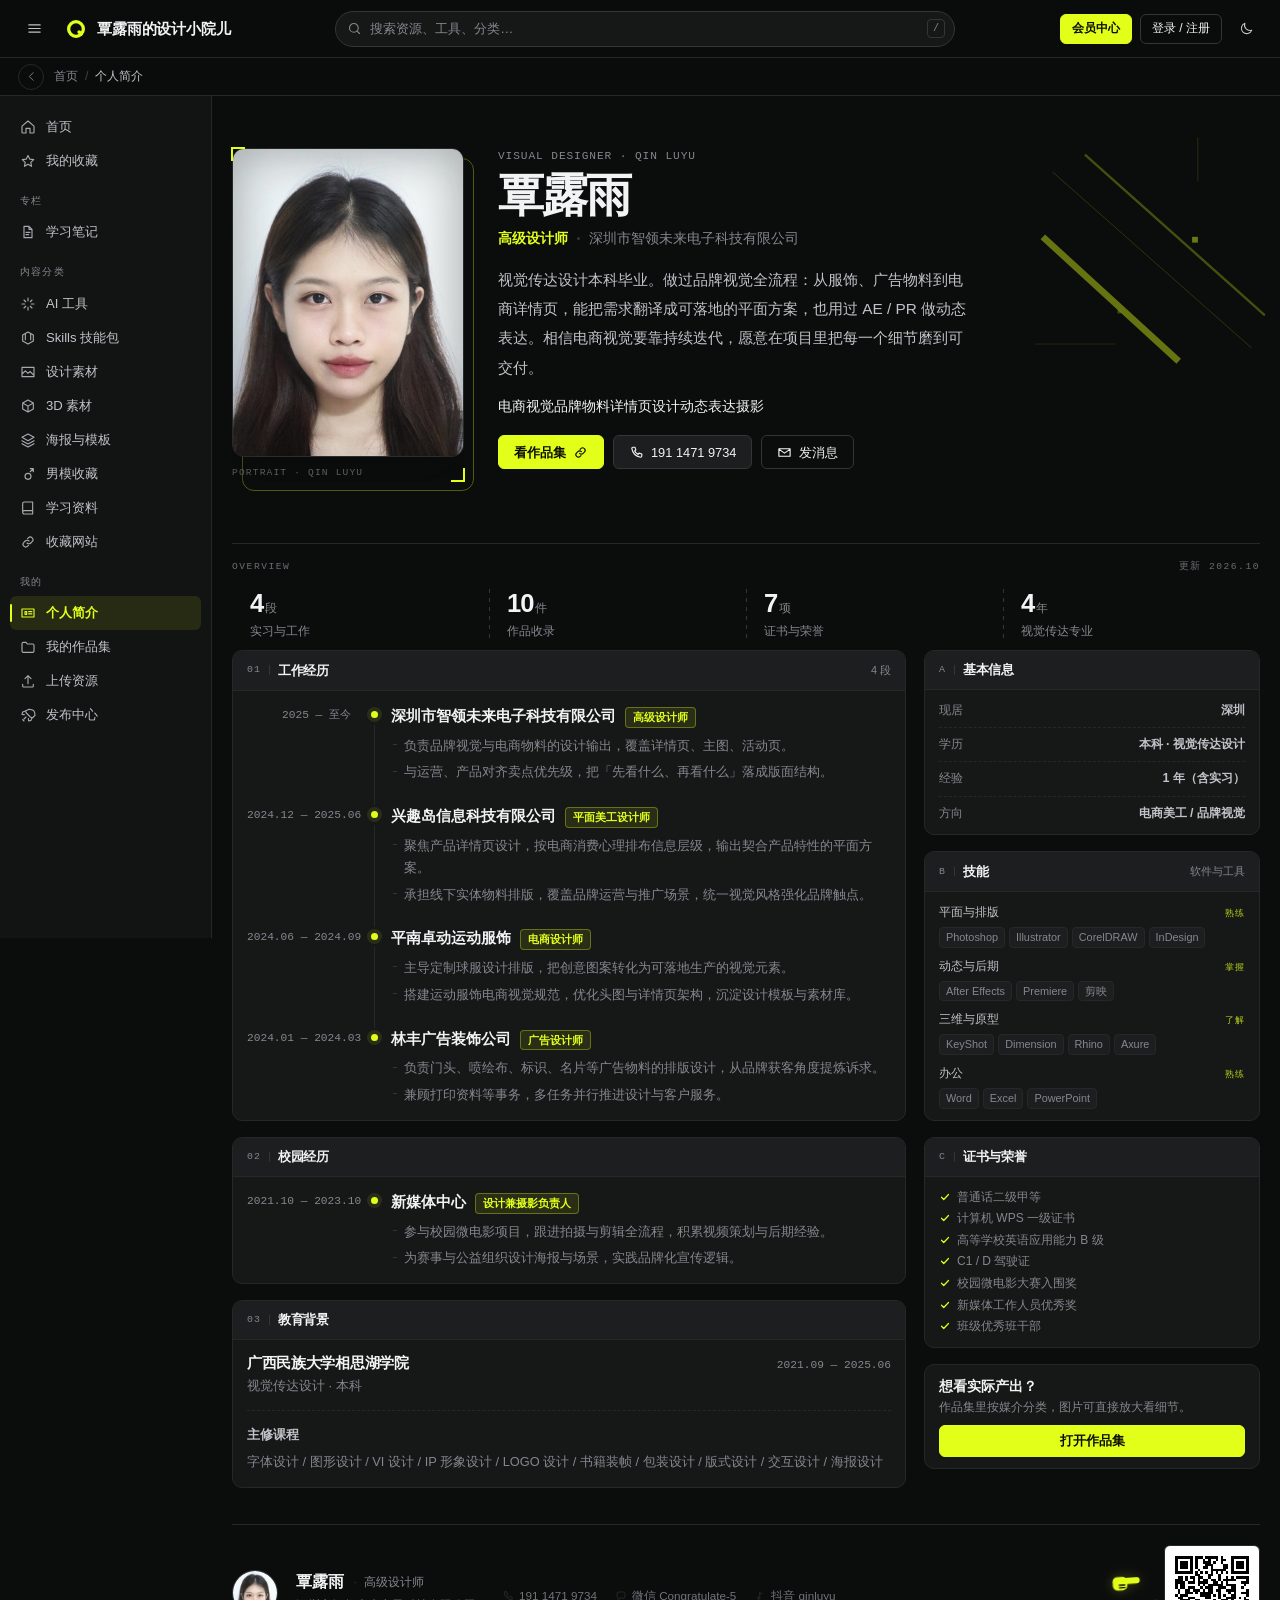
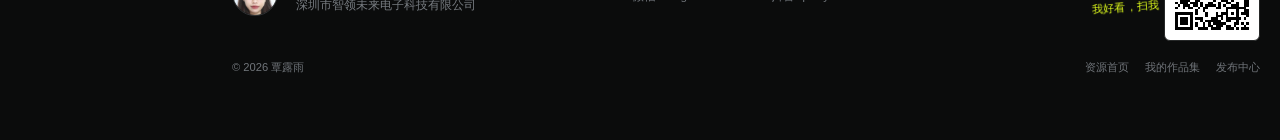
==== commit 573ddce9: "chore: 静态资源加版本号 ?v=20261028a，避免浏览器吃旧缓存 GitHub Pages 对 assets 返回 Cache-Control: max-age=600，改完 JS/CSS" ====
--- a/about.html
+++ b/about.html
@@ -6,7 +6,7 @@
 <title>个人简介 · 覃露雨</title>
 <meta name="description" content="覃露雨 · 高级设计师，视觉传达设计本科，电商视觉与品牌物料方向。">
 <link rel="icon" href="data:image/svg+xml,<svg xmlns='http://www.w3.org/2000/svg' viewBox='0 0 32 32'><rect width='32' height='32' rx='16' fill='%23111213'/><circle cx='16' cy='16' r='9.8' stroke='%23e2ff1a' stroke-width='4.4' fill='none'/><path d='M20.1 20.1 22.79 22.79' stroke='%23e2ff1a' stroke-width='4.6' stroke-linecap='round'/></svg>">
-<link rel="stylesheet" href="assets/css/site.css">
+<link rel="stylesheet" href="assets/css/site.css?v=20261028a">
 </head>
 <body>
 
@@ -60,8 +60,8 @@
   </main>
 </div>
 
-<script src="assets/js/data.js"></script>
-<script src="assets/js/app.js"></script>
-<script src="assets/js/about.js"></script>
+<script src="assets/js/data.js?v=20261028a"></script>
+<script src="assets/js/app.js?v=20261028a"></script>
+<script src="assets/js/about.js?v=20261028a"></script>
 </body>
 </html>
--- a/assets/css/site.css
+++ b/assets/css/site.css
@@ -1142,15 +1142,28 @@
   min-width: 0;
 }
 
+/* 电话/微信/GitHub 三种行混用 a 与 button，必须把浏览器默认样式全部抹平，
+   否则 button 会用系统字体、带底色和边框，和相邻行差半行高 */
 .contact-row {
   display: inline-flex;
   align-items: center;
   gap: 5px;
+  height: 18px;
+  margin: 0;
+  padding: 0;
+  border: 0;
+  background: none;
+  font: inherit;
   font-size: .73rem;
+  line-height: 18px;
   color: var(--muted);
   opacity: .85;
+  cursor: pointer;
+  text-align: left;
   transition: color .15s, opacity .15s;
 }
+
+.contact-rows { align-items: center; }
 
 .contact-row svg { width: 12px; height: 12px; color: var(--line-2); transition: color .15s; }
 .contact-row:hover { color: var(--accent-text); opacity: 1; }
@@ -1158,7 +1171,7 @@
 
 .contact-qr {
   display: flex;
-  flex-direction: column;
+  flex-direction: row;      /* 提示语在左，二维码在右，顺势把右侧留白用掉 */
   align-items: center;
   gap: 6px;
   flex: none;
@@ -1166,20 +1179,52 @@
 }
 
 .qr-box {
+  display: block;
   background: #fff;
   padding: 5px;
   border-radius: 6px;
   border: 1px solid var(--line);
-}
-.qr-box img { width: 52px; height: 52px; display: block; image-rendering: pixelated; }
-
-.qr-label {
-  font-family: var(--mono);
-  font-size: .56rem;
-  letter-spacing: .1em;
-  color: var(--muted);
-  opacity: .7;
-}
+  cursor: zoom-in;
+  transition: border-color .15s, box-shadow .15s;
+}
+.qr-box:hover { border-color: var(--accent-line); box-shadow: 0 0 0 3px var(--accent-soft); }
+.qr-box img { width: 84px; height: 84px; display: block; image-rendering: pixelated; }
+
+/* 俏皮提示：一根小手指向二维码，文字在手指下方，不加任何边框 */
+.qr-hint {
+  display: flex;
+  flex-direction: column;
+  align-items: center;
+  gap: 3px;
+  color: var(--accent-text);
+  transform: rotate(-4deg);
+  transition: transform .25s cubic-bezier(.4, 1.3, .5, 1);
+}
+
+.qr-hand {
+  width: 34px; height: 26px;
+  color: var(--accent);
+  transform: translateX(2px);
+  filter: drop-shadow(0 0 6px rgba(226, 255, 26, .25));
+}
+
+.qr-hint-text {
+  font-size: .69rem;
+  font-weight: 500;
+  letter-spacing: .02em;
+  white-space: nowrap;
+}
+
+.contact-qr:hover .qr-hint { transform: rotate(0) translateX(3px); }
+.contact-qr:hover .qr-hand { animation: qr-tap .6s ease-in-out 2; }
+
+@keyframes qr-tap {
+  0%, 100% { transform: translateX(2px); }
+  50% { transform: translateX(7px); }
+}
+
+/* 桌面端「微信号」已单独成行，这里不重复 */
+.qr-text { display: none; }
 
 .foot-bar {
   display: flex;
@@ -1426,8 +1471,16 @@
   display: grid;
   grid-template-columns: minmax(0, 1fr) 336px;
   gap: 18px;
-  align-items: start;
-}
+  align-items: stretch;   /* 让右栏与左栏等高，最后一屏贴底 → 两栏底边齐平 */
+}
+
+.about-side {
+  display: flex;
+  flex-direction: column;
+}
+
+/* 右栏最后一块吃掉剩余高度，避免底部悬空 */
+.about-side > .panel:last-child { margin-top: auto; }
 
 /* 时间线 */
 .tl { position: relative; }
@@ -1530,56 +1583,59 @@
 /* 侧栏 */
 .about-side .panel + .panel { margin-top: 16px; }
 
-.facts { display: grid; gap: 10px; }
+.facts { display: grid; gap: 7px; }
 .fact {
   display: flex;
   align-items: baseline;
   justify-content: space-between;
   gap: 12px;
-  font-size: .8rem;
-  color: var(--muted);
-  padding-bottom: 9px;
+  font-size: .78rem;
+  color: var(--muted);
+  padding-bottom: 7px;
   border-bottom: 1px dashed var(--line);
 }
 .fact:last-child { border-bottom: 0; padding-bottom: 0; }
 .fact b { color: var(--ink-2); font-weight: 600; text-align: right; }
 
-.skill-row + .skill-row { margin-top: 14px; }
+/* 技能区刻意做紧凑：它是辅助信息，不该把右栏撑得比左栏高 */
+.skill-row + .skill-row { margin-top: 9px; }
+
 .skill-head {
   display: flex;
   align-items: baseline;
   justify-content: space-between;
-  gap: 10px;
-  font-size: .78rem;
+  gap: 8px;
+  font-size: .74rem;
   color: var(--ink-2);
 }
+
+/* 熟练度去掉方框，只留颜色，省一行视觉重量 */
 .skill-head em {
   font-style: normal;
   font-family: var(--mono);
-  font-size: .62rem;
-  letter-spacing: .08em;
+  font-size: .56rem;
+  letter-spacing: .1em;
   color: var(--accent-text);
-  border: 1px solid var(--accent-line);
-  background: var(--accent-soft);
-  border-radius: 3px;
-  padding: 1px 5px;
-}
-.skill-items { display: flex; flex-wrap: wrap; gap: 5px; margin-top: 7px; }
+  opacity: .8;
+}
+
+.skill-items { display: flex; flex-wrap: wrap; gap: 4px; margin-top: 5px; }
 .skill-items span {
-  font-size: .74rem;
-  padding: 2px 8px;
-  border-radius: 5px;
+  font-size: .68rem;
+  padding: 1px 6px;
+  border-radius: 4px;
   background: var(--surface-2);
   border: 1px solid var(--line);
   color: var(--muted);
 }
 
-.award-list { display: grid; gap: 7px; }
-.award-list li { display: flex; align-items: flex-start; gap: 7px; font-size: .78rem; color: var(--muted); line-height: 1.6; }
+.award-list { display: grid; gap: 3px; }
+.award-list li { display: flex; align-items: flex-start; gap: 6px; font-size: .75rem; color: var(--muted); line-height: 1.55; }
 .award-list svg { width: 12px; height: 12px; margin-top: 3px; stroke: var(--accent); fill: none; stroke-width: 2.4; flex: none; }
 
-.about-cta .cta-title { font-size: .9rem; font-weight: 600; color: var(--ink); }
-.about-cta .cta-sub { margin: 5px 0 12px; font-size: .76rem; color: var(--muted); line-height: 1.6; }
+.about-cta .cta-title { font-size: .86rem; font-weight: 600; color: var(--ink); }
+.about-cta .cta-sub { margin: 2px 0 8px; font-size: .72rem; color: var(--muted); line-height: 1.55; }
+.about-cta .btn { height: 32px; }
 
 /* 10.6 作品集 ----------------------------------------------------------- */
 .works-grid {
@@ -1719,42 +1775,45 @@
 .lb-close:hover { background: var(--danger); border-color: var(--danger); color: #fff; }
 
 /* 10.7 学习笔记：列表 ---------------------------------------------------- */
+/* 竖版卡片：封面固定 16:10，正文在下方。
+   横版卡（封面 | 文字）在宽屏下会把文字列压到几十像素，且整行被最高的一张撑出空档。 */
 .notes-grid {
   display: grid;
-  grid-template-columns: repeat(auto-fill, minmax(430px, 1fr));
-  gap: 14px;
+  /* auto-fit 而非 auto-fill：条目少时不会留下空轨道，卡片会撑满整行 */
+  grid-template-columns: repeat(auto-fit, minmax(286px, 1fr));
+  gap: 16px;
+  align-items: stretch;   /* 同一行卡片等高，卡片内部再用 margin-top:auto 把页脚压到底 */
 }
 
 .note-card {
-  display: grid;
-  grid-template-columns: 168px minmax(0, 1fr);
-  gap: 0;
+  display: flex;
+  flex-direction: column;
   border: 1px solid var(--line);
   border-radius: var(--r);
   background: var(--surface);
   overflow: hidden;
-  transition: border-color .16s, transform .16s, box-shadow .16s, background .16s;
+  transition: border-color .16s, transform .16s, box-shadow .16s;
 }
 .note-card:hover {
   border-color: var(--line-2);
-  background: var(--surface-2);
-  transform: translateY(-2px);
+  transform: translateY(-3px);
   box-shadow: var(--shadow-lift);
 }
 
 .note-cover {
   position: relative;
   display: block;
-  min-height: 120px;
+  aspect-ratio: 16 / 10;
   background: var(--surface-3);
   overflow: hidden;
-}
-.note-cover img { width: 100%; height: 100%; object-fit: cover; opacity: .9; transition: transform .4s; }
+  flex: none;
+}
+.note-cover img { width: 100%; height: 100%; object-fit: cover; opacity: .92; transition: transform .4s; }
 .note-card:hover .note-cover img { transform: scale(1.04); }
 
 .note-date {
   position: absolute;
-  left: 8px; top: 8px;
+  left: 9px; top: 9px;
   font-family: var(--mono);
   font-size: .62rem;
   color: #fff;
@@ -1765,13 +1824,13 @@
   backdrop-filter: blur(4px);
 }
 
-.note-main { display: flex; flex-direction: column; gap: 6px; padding: 13px 15px; min-width: 0; }
+.note-main { display: flex; flex-direction: column; gap: 6px; padding: 12px 14px 13px; min-width: 0; flex: 1; }
 
 .note-title {
-  font-size: .92rem;
+  font-size: .9rem;
   font-weight: 600;
   color: var(--ink);
-  line-height: 1.4;
+  line-height: 1.45;
   display: -webkit-box;
   -webkit-line-clamp: 2;
   -webkit-box-orient: vertical;
@@ -1779,7 +1838,7 @@
 }
 
 .note-summary {
-  font-size: .78rem;
+  font-size: .77rem;
   color: var(--muted);
   line-height: 1.65;
   display: -webkit-box;
@@ -1793,18 +1852,22 @@
   align-items: center;
   gap: 5px;
   margin-top: auto;
-  padding-top: 8px;
+  padding-top: 9px;
   border-top: 1px solid var(--line);
 }
-.note-min { margin-left: auto; font-family: var(--mono); font-size: .64rem; color: var(--muted); }
+.note-min { margin-left: auto; font-family: var(--mono); font-size: .63rem; color: var(--muted); white-space: nowrap; }
 
 /* 10.8 学习笔记：正文 ---------------------------------------------------- */
+/* 阅读区与目录当成一组：整组定宽居中，正文列宽 = 正文测量宽，
+   避免「正文 640 / 列 850 / 目录在最右边」造成的三段式空档 */
 .article-grid {
   display: grid;
-  grid-template-columns: minmax(0, 1fr) 288px;
-  gap: 26px;
+  grid-template-columns: minmax(0, 1fr) 280px;
+  gap: 48px;
   align-items: start;
-  padding-top: 18px;
+  max-width: 1180px;
+  margin: 0 auto;          /* 整组在内容区居中 */
+  padding-top: 22px;
 }
 
 .article { min-width: 0; }
@@ -1822,24 +1885,21 @@
 
 .article-head h1 {
   margin: 12px 0 0;
-  font-size: clamp(1.5rem, 2.6vw, 2.15rem);
+  font-size: clamp(1.55rem, 2.5vw, 2.05rem);
   font-weight: 800;
   letter-spacing: -0.035em;
-  line-height: 1.2;
-  max-width: 28ch;
+  line-height: 1.25;
 }
 
 .article-lead {
   margin-top: 12px;
-  max-width: 60ch;
-  font-size: .88rem;
-  line-height: 1.8;
+  font-size: .9rem;
+  line-height: 1.85;
   color: var(--muted);
 }
 
 .article-body {
-  margin-top: 26px;
-  max-width: 68ch;
+  margin-top: 24px;
   border-top: 1px solid var(--line);
   padding-top: 26px;
 }
@@ -1850,7 +1910,7 @@
   line-height: 1.95;
   color: var(--ink-2);
 }
-.nb-p + .nb-p { margin-top: 14px; }
+.nb-p + .nb-p { margin-top: 18px; }
 
 .nb-h2 {
   position: relative;
@@ -1996,6 +2056,7 @@
 
 /* 侧栏目录 / 相关 */
 .article-side .panel + .panel { margin-top: 16px; }
+.about-side .panel-body { padding: 11px 14px; }
 .toc { display: grid; gap: 2px; }
 .toc a {
   display: block;
@@ -2118,15 +2179,39 @@
   .buy-body .btn.acid { white-space: nowrap; }
   .contact-card { grid-template-columns: auto minmax(0, 1fr); gap: 14px; }
   .notes-grid { grid-template-columns: 1fr; }
-  .note-card { grid-template-columns: 112px minmax(0, 1fr); }
-  .article-grid { grid-template-columns: 1fr; gap: 18px; }
+  .article-grid { grid-template-columns: 1fr; gap: 18px; max-width: none; margin: 0; }
   .article-side { order: 2; }
   .article-head h1 { font-size: 1.4rem; }
   .about-hero { grid-template-columns: 1fr; gap: 18px; padding-top: 20px; }
   .hero-deco { display: none; }
   .portrait { width: 148px; }
   .about-stats { grid-template-columns: 1fr 1fr; gap: 16px 12px; }
-  .contact-qr { grid-column: 1 / -1; justify-self: start; flex-direction: row; align-items: center; gap: 10px; }
+  /* 手机端二维码不再孤立在左边：整行铺开，左图右文，右侧不留空 */
+  .contact-qr {
+    grid-column: 1 / -1;
+    justify-self: stretch;
+    flex-direction: row;
+    align-items: center;
+    gap: 12px;
+    margin-top: 2px;
+    padding-top: 12px;
+    border-top: 1px dashed var(--line);
+  }
+  .qr-hint-text { font-size: .65rem; }
+  .qr-hand { width: 26px; height: 20px; }
+  .contact-qr .qr-box img { width: 64px; height: 64px; }
+  .qr-text { display: block; min-width: 0; }
+  .qr-text b { display: block; font-size: .78rem; font-weight: 600; color: var(--ink-2); }
+  .qr-text span {
+    display: block;
+    margin-top: 2px;
+    font-family: var(--mono);
+    font-size: .68rem;
+    color: var(--muted);
+    white-space: nowrap;
+    overflow: hidden;
+    text-overflow: ellipsis;
+  }
   .avatar { width: 52px; height: 52px; font-size: 1.15rem; }
   .ident-name { font-size: 1.12rem; }
   .qr-box img { width: 52px; height: 52px; }
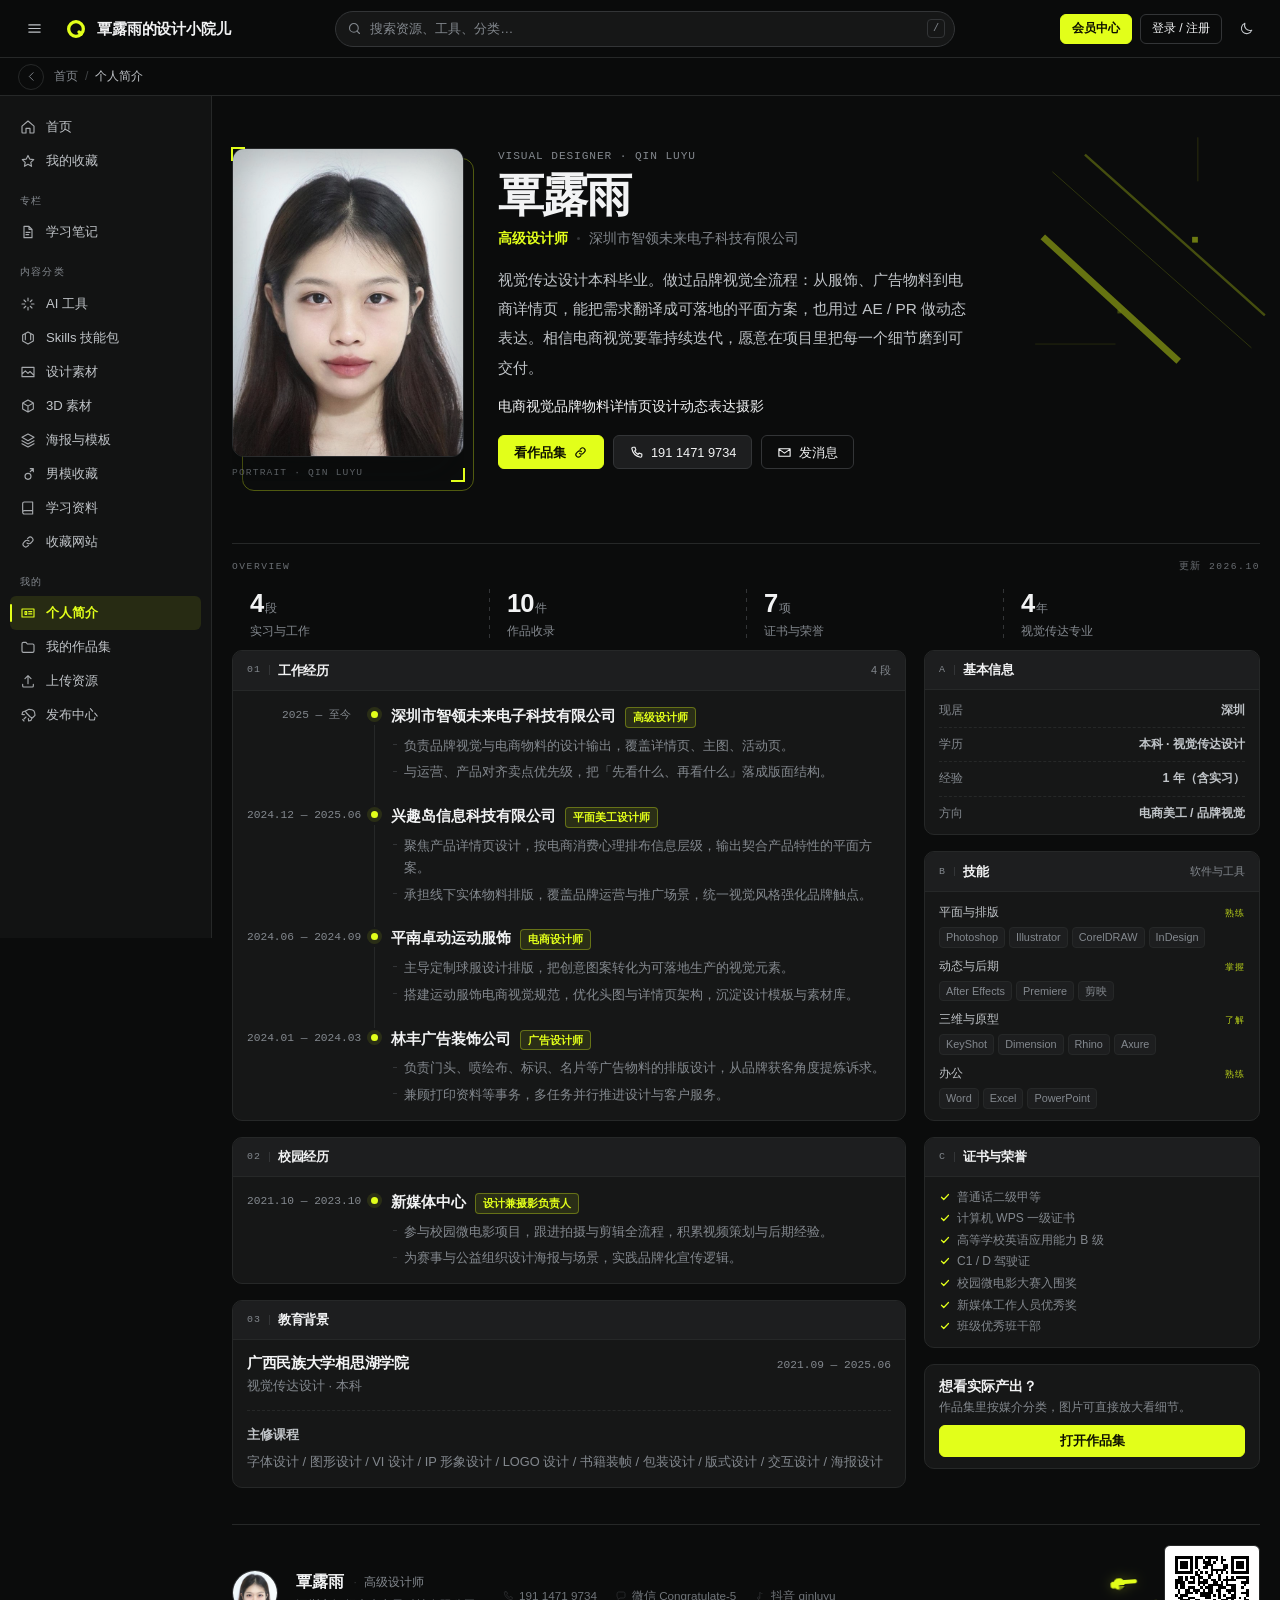
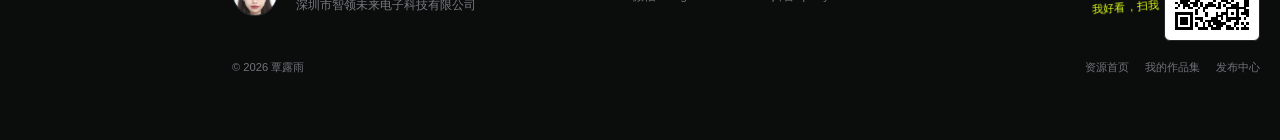
==== commit daf048fd: "fix: 手指改细长 + 发布中心补返回定位条 - 二维码旁手势按真实比例重画：手掌 14×14.4、食指 22.5×5（约掌高 1/3）、补一截手腕，指缝用背景色勾两道 - deploy.html " ====
--- a/about.html
+++ b/about.html
@@ -6,7 +6,7 @@
 <title>个人简介 · 覃露雨</title>
 <meta name="description" content="覃露雨 · 高级设计师，视觉传达设计本科，电商视觉与品牌物料方向。">
 <link rel="icon" href="data:image/svg+xml,<svg xmlns='http://www.w3.org/2000/svg' viewBox='0 0 32 32'><rect width='32' height='32' rx='16' fill='%23111213'/><circle cx='16' cy='16' r='9.8' stroke='%23e2ff1a' stroke-width='4.4' fill='none'/><path d='M20.1 20.1 22.79 22.79' stroke='%23e2ff1a' stroke-width='4.6' stroke-linecap='round'/></svg>">
-<link rel="stylesheet" href="assets/css/site.css?v=20261028a">
+<link rel="stylesheet" href="assets/css/site.css?v=20261028b">
 </head>
 <body>
 
@@ -60,8 +60,8 @@
   </main>
 </div>
 
-<script src="assets/js/data.js?v=20261028a"></script>
-<script src="assets/js/app.js?v=20261028a"></script>
-<script src="assets/js/about.js?v=20261028a"></script>
+<script src="assets/js/data.js?v=20261028b"></script>
+<script src="assets/js/app.js?v=20261028b"></script>
+<script src="assets/js/about.js?v=20261028b"></script>
 </body>
 </html>
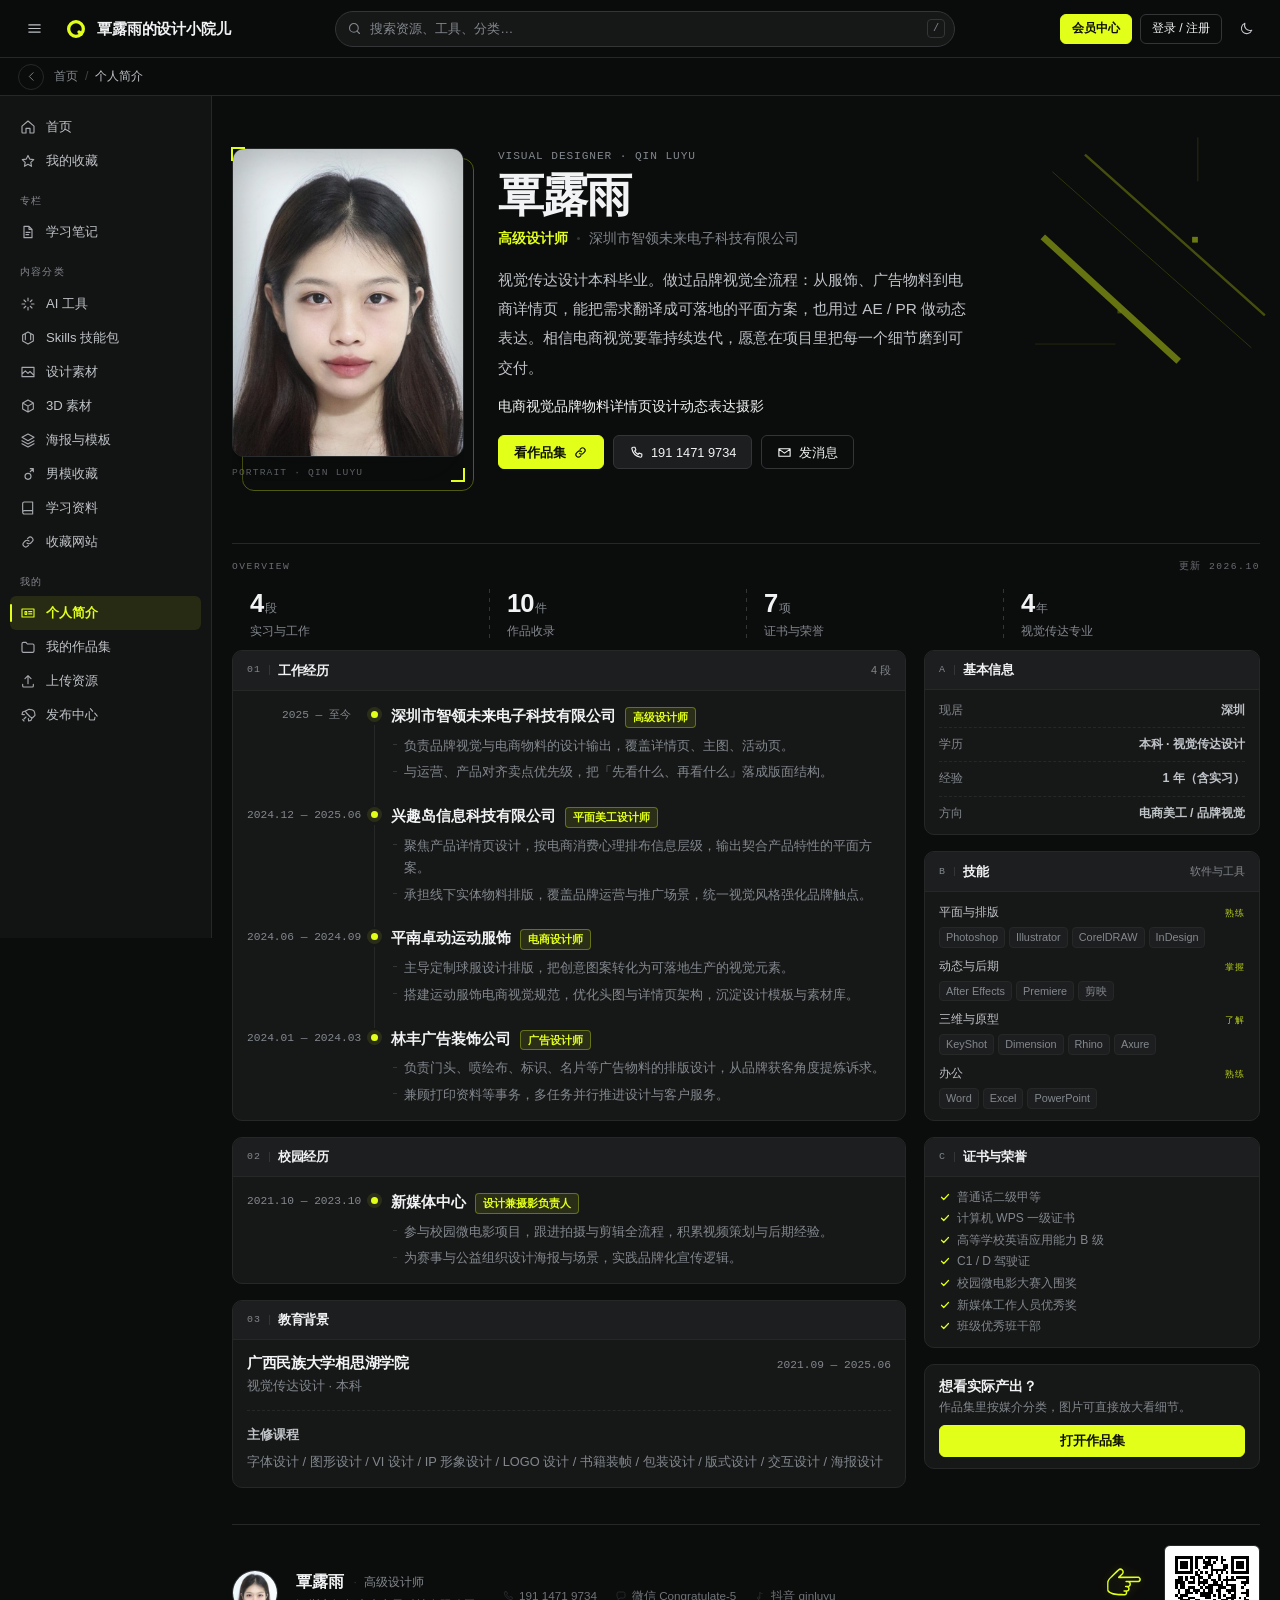
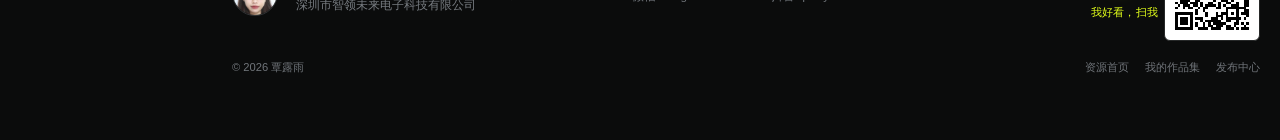
==== commit 611bc143: "style(footer): 换用提供的手势图标，文字水平，手指左右搓动 - 内联 手指.svg（1024 视窗线稿，单一 path），fill=currentColor 跟随主题 - 文案去掉 -4" ====
--- a/about.html
+++ b/about.html
@@ -6,7 +6,7 @@
 <title>个人简介 · 覃露雨</title>
 <meta name="description" content="覃露雨 · 高级设计师，视觉传达设计本科，电商视觉与品牌物料方向。">
 <link rel="icon" href="data:image/svg+xml,<svg xmlns='http://www.w3.org/2000/svg' viewBox='0 0 32 32'><rect width='32' height='32' rx='16' fill='%23111213'/><circle cx='16' cy='16' r='9.8' stroke='%23e2ff1a' stroke-width='4.4' fill='none'/><path d='M20.1 20.1 22.79 22.79' stroke='%23e2ff1a' stroke-width='4.6' stroke-linecap='round'/></svg>">
-<link rel="stylesheet" href="assets/css/site.css?v=20261028b">
+<link rel="stylesheet" href="assets/css/site.css?v=20261028c">
 </head>
 <body>
 
@@ -60,8 +60,8 @@
   </main>
 </div>
 
-<script src="assets/js/data.js?v=20261028b"></script>
-<script src="assets/js/app.js?v=20261028b"></script>
-<script src="assets/js/about.js?v=20261028b"></script>
+<script src="assets/js/data.js?v=20261028c"></script>
+<script src="assets/js/app.js?v=20261028c"></script>
+<script src="assets/js/about.js?v=20261028c"></script>
 </body>
 </html>
--- a/assets/css/site.css
+++ b/assets/css/site.css
@@ -1191,37 +1191,42 @@
 .qr-box img { width: 84px; height: 84px; display: block; image-rendering: pixelated; }
 
 /* 俏皮提示：一根小手指向二维码，文字在手指下方，不加任何边框 */
+/* 文字保持水平（不旋转），手势在上方左右搓动，指向右侧二维码 */
 .qr-hint {
   display: flex;
   flex-direction: column;
   align-items: center;
-  gap: 3px;
+  gap: 4px;
   color: var(--accent-text);
-  transform: rotate(-4deg);
-  transition: transform .25s cubic-bezier(.4, 1.3, .5, 1);
 }
 
 .qr-hand {
-  width: 34px; height: 26px;
+  width: 36px; height: 36px;
   color: var(--accent);
-  transform: translateX(2px);
-  filter: drop-shadow(0 0 6px rgba(226, 255, 26, .25));
+  filter: drop-shadow(0 0 6px rgba(226, 255, 26, .22));
+  animation: qr-rub 1.7s ease-in-out infinite;
+  will-change: transform;
+}
+
+@keyframes qr-rub {
+  0%   { transform: translateX(-3px) rotate(-2deg); }
+  50%  { transform: translateX(3px) rotate(2deg); }
+  100% { transform: translateX(-3px) rotate(-2deg); }
 }
 
 .qr-hint-text {
-  font-size: .69rem;
+  font-size: .7rem;
   font-weight: 500;
   letter-spacing: .02em;
   white-space: nowrap;
 }
 
-.contact-qr:hover .qr-hint { transform: rotate(0) translateX(3px); }
-.contact-qr:hover .qr-hand { animation: qr-tap .6s ease-in-out 2; }
-
-@keyframes qr-tap {
-  0%, 100% { transform: translateX(2px); }
-  50% { transform: translateX(7px); }
-}
+@media (prefers-reduced-motion: reduce) {
+  .qr-hand { animation: none; }
+}
+
+.contact-qr:hover .qr-hand { animation-play-state: paused; transform: translateX(6px); }
+
 
 /* 桌面端「微信号」已单独成行，这里不重复 */
 .qr-text { display: none; }
@@ -2197,8 +2202,8 @@
     padding-top: 12px;
     border-top: 1px dashed var(--line);
   }
-  .qr-hint-text { font-size: .65rem; }
-  .qr-hand { width: 26px; height: 20px; }
+  .qr-hint-text { font-size: .66rem; }
+  .qr-hand { width: 30px; height: 30px; }
   .contact-qr .qr-box img { width: 64px; height: 64px; }
   .qr-text { display: block; min-width: 0; }
   .qr-text b { display: block; font-size: .78rem; font-weight: 600; color: var(--ink-2); }
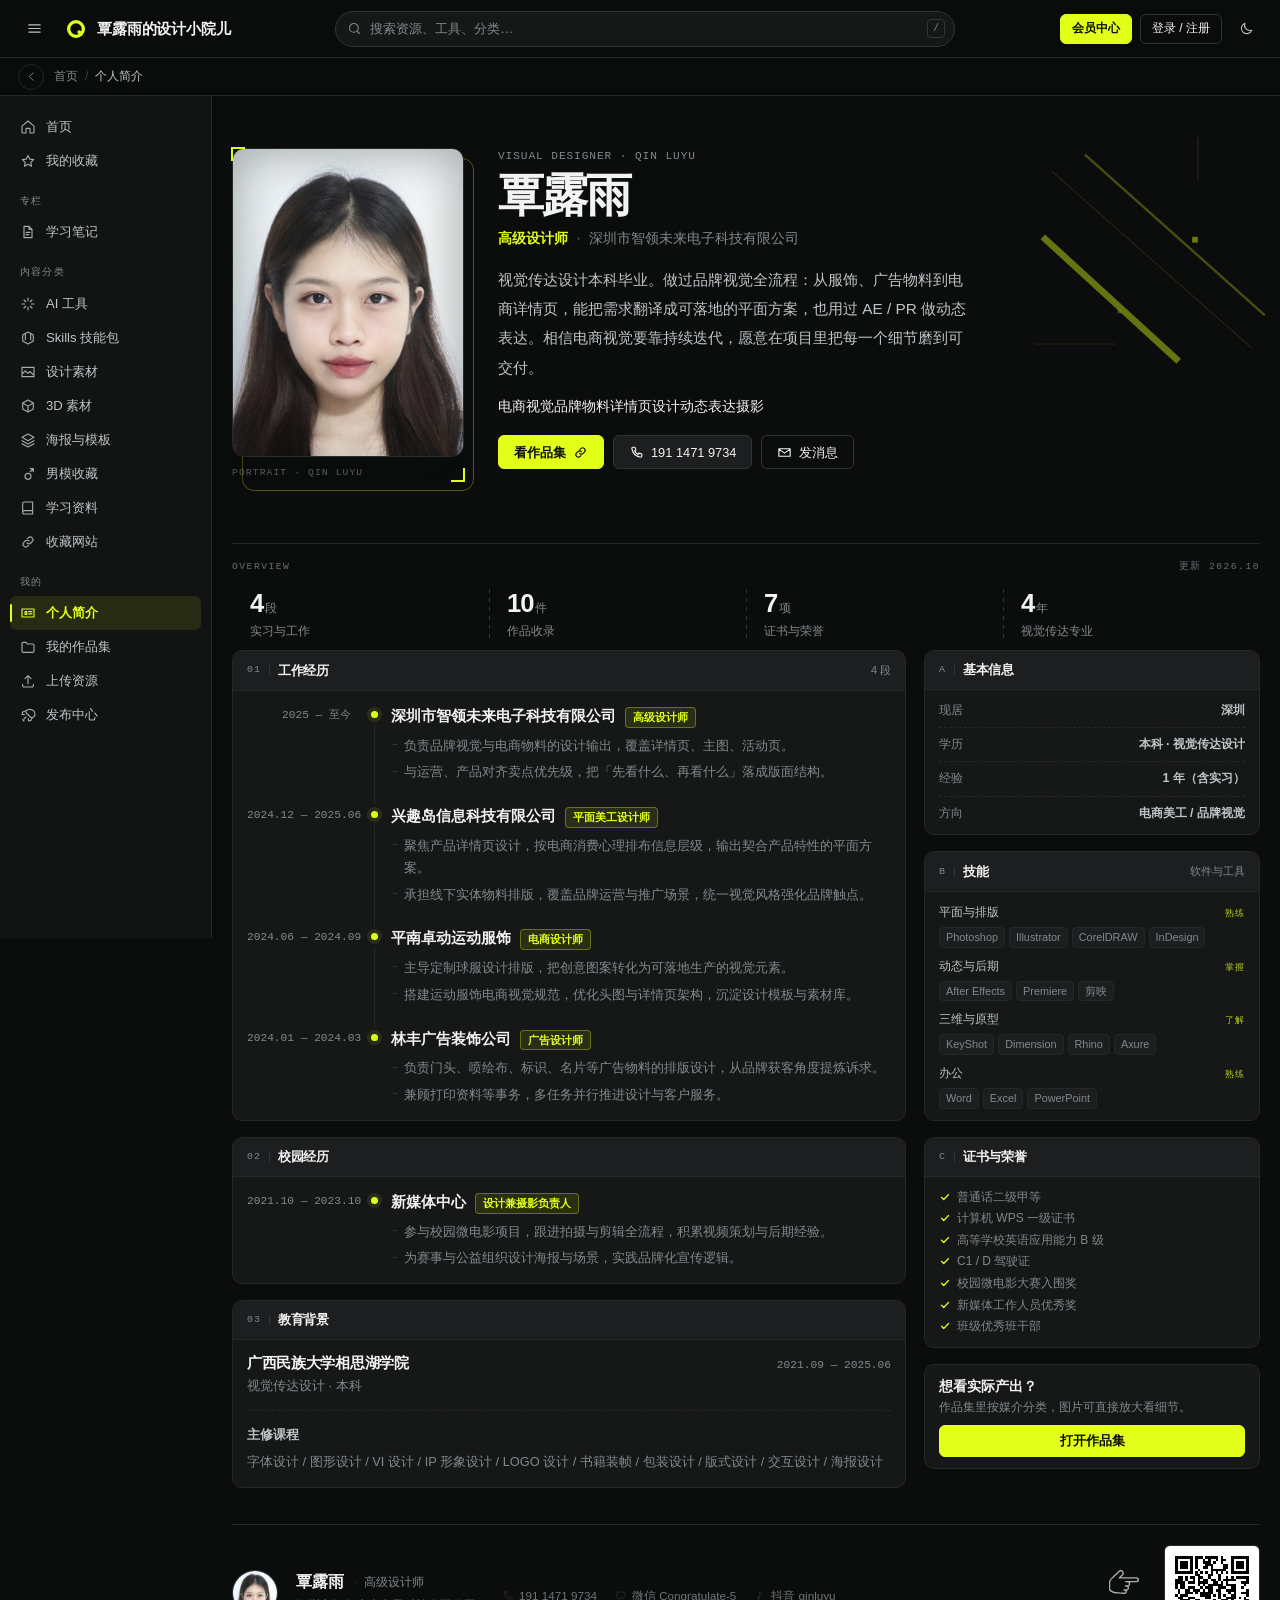
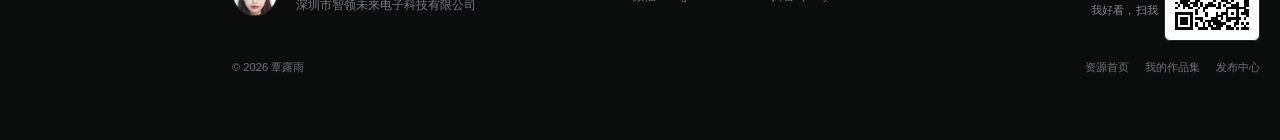
==== commit 5fec3112: "style(footer): 手势再小一档（32px / 手机 28px），版本号 e" ====
--- a/about.html
+++ b/about.html
@@ -6,7 +6,7 @@
 <title>个人简介 · 覃露雨</title>
 <meta name="description" content="覃露雨 · 高级设计师，视觉传达设计本科，电商视觉与品牌物料方向。">
 <link rel="icon" href="data:image/svg+xml,<svg xmlns='http://www.w3.org/2000/svg' viewBox='0 0 32 32'><rect width='32' height='32' rx='16' fill='%23111213'/><circle cx='16' cy='16' r='9.8' stroke='%23e2ff1a' stroke-width='4.4' fill='none'/><path d='M20.1 20.1 22.79 22.79' stroke='%23e2ff1a' stroke-width='4.6' stroke-linecap='round'/></svg>">
-<link rel="stylesheet" href="assets/css/site.css?v=20261028c">
+<link rel="stylesheet" href="assets/css/site.css?v=20261028e">
 </head>
 <body>
 
@@ -60,8 +60,8 @@
   </main>
 </div>
 
-<script src="assets/js/data.js?v=20261028c"></script>
-<script src="assets/js/app.js?v=20261028c"></script>
-<script src="assets/js/about.js?v=20261028c"></script>
+<script src="assets/js/data.js?v=20261028e"></script>
+<script src="assets/js/app.js?v=20261028e"></script>
+<script src="assets/js/about.js?v=20261028e"></script>
 </body>
 </html>
--- a/assets/css/site.css
+++ b/assets/css/site.css
@@ -1191,19 +1191,20 @@
 .qr-box img { width: 84px; height: 84px; display: block; image-rendering: pixelated; }
 
 /* 俏皮提示：一根小手指向二维码，文字在手指下方，不加任何边框 */
-/* 文字保持水平（不旋转），手势在上方左右搓动，指向右侧二维码 */
+/* 文字保持水平（不旋转），手势在上方左右搓动，指向右侧二维码。
+   配色跟二维码统一走黑白灰：这里不用酸黄绿，否则饱和度压过二维码本身 */
 .qr-hint {
   display: flex;
   flex-direction: column;
   align-items: center;
   gap: 4px;
-  color: var(--accent-text);
+  color: var(--muted);
 }
 
 .qr-hand {
-  width: 36px; height: 36px;
-  color: var(--accent);
-  filter: drop-shadow(0 0 6px rgba(226, 255, 26, .22));
+  width: 32px; height: 32px;
+  color: var(--ink-2);
+  opacity: .9;
   animation: qr-rub 1.7s ease-in-out infinite;
   will-change: transform;
 }
@@ -1225,7 +1226,8 @@
   .qr-hand { animation: none; }
 }
 
-.contact-qr:hover .qr-hand { animation-play-state: paused; transform: translateX(6px); }
+.contact-qr:hover .qr-hand { animation-play-state: paused; transform: translateX(6px); color: var(--accent-text); opacity: 1; }
+.contact-qr:hover .qr-hint { color: var(--ink-2); }
 
 
 /* 桌面端「微信号」已单独成行，这里不重复 */
@@ -2203,7 +2205,7 @@
     border-top: 1px dashed var(--line);
   }
   .qr-hint-text { font-size: .66rem; }
-  .qr-hand { width: 30px; height: 30px; }
+  .qr-hand { width: 28px; height: 28px; }
   .contact-qr .qr-box img { width: 64px; height: 64px; }
   .qr-text { display: block; min-width: 0; }
   .qr-text b { display: block; font-size: .78rem; font-weight: 600; color: var(--ink-2); }
